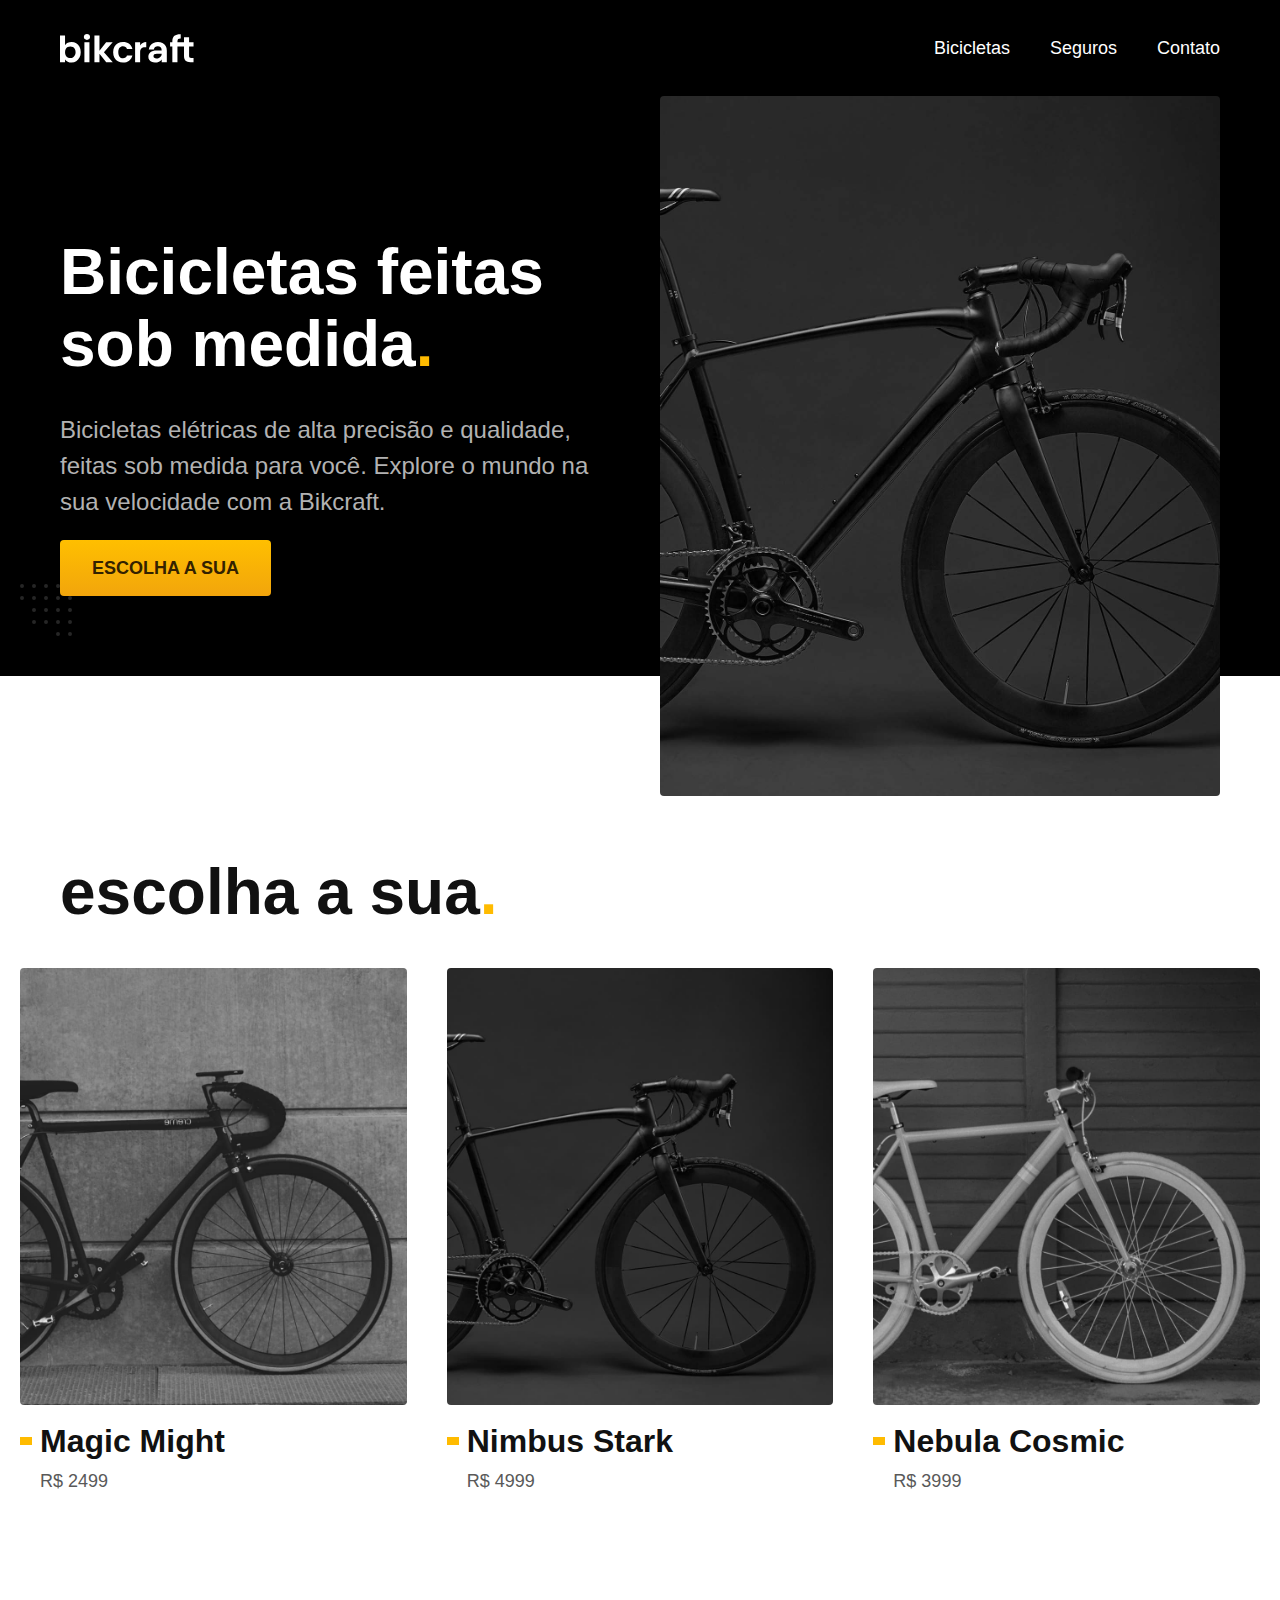
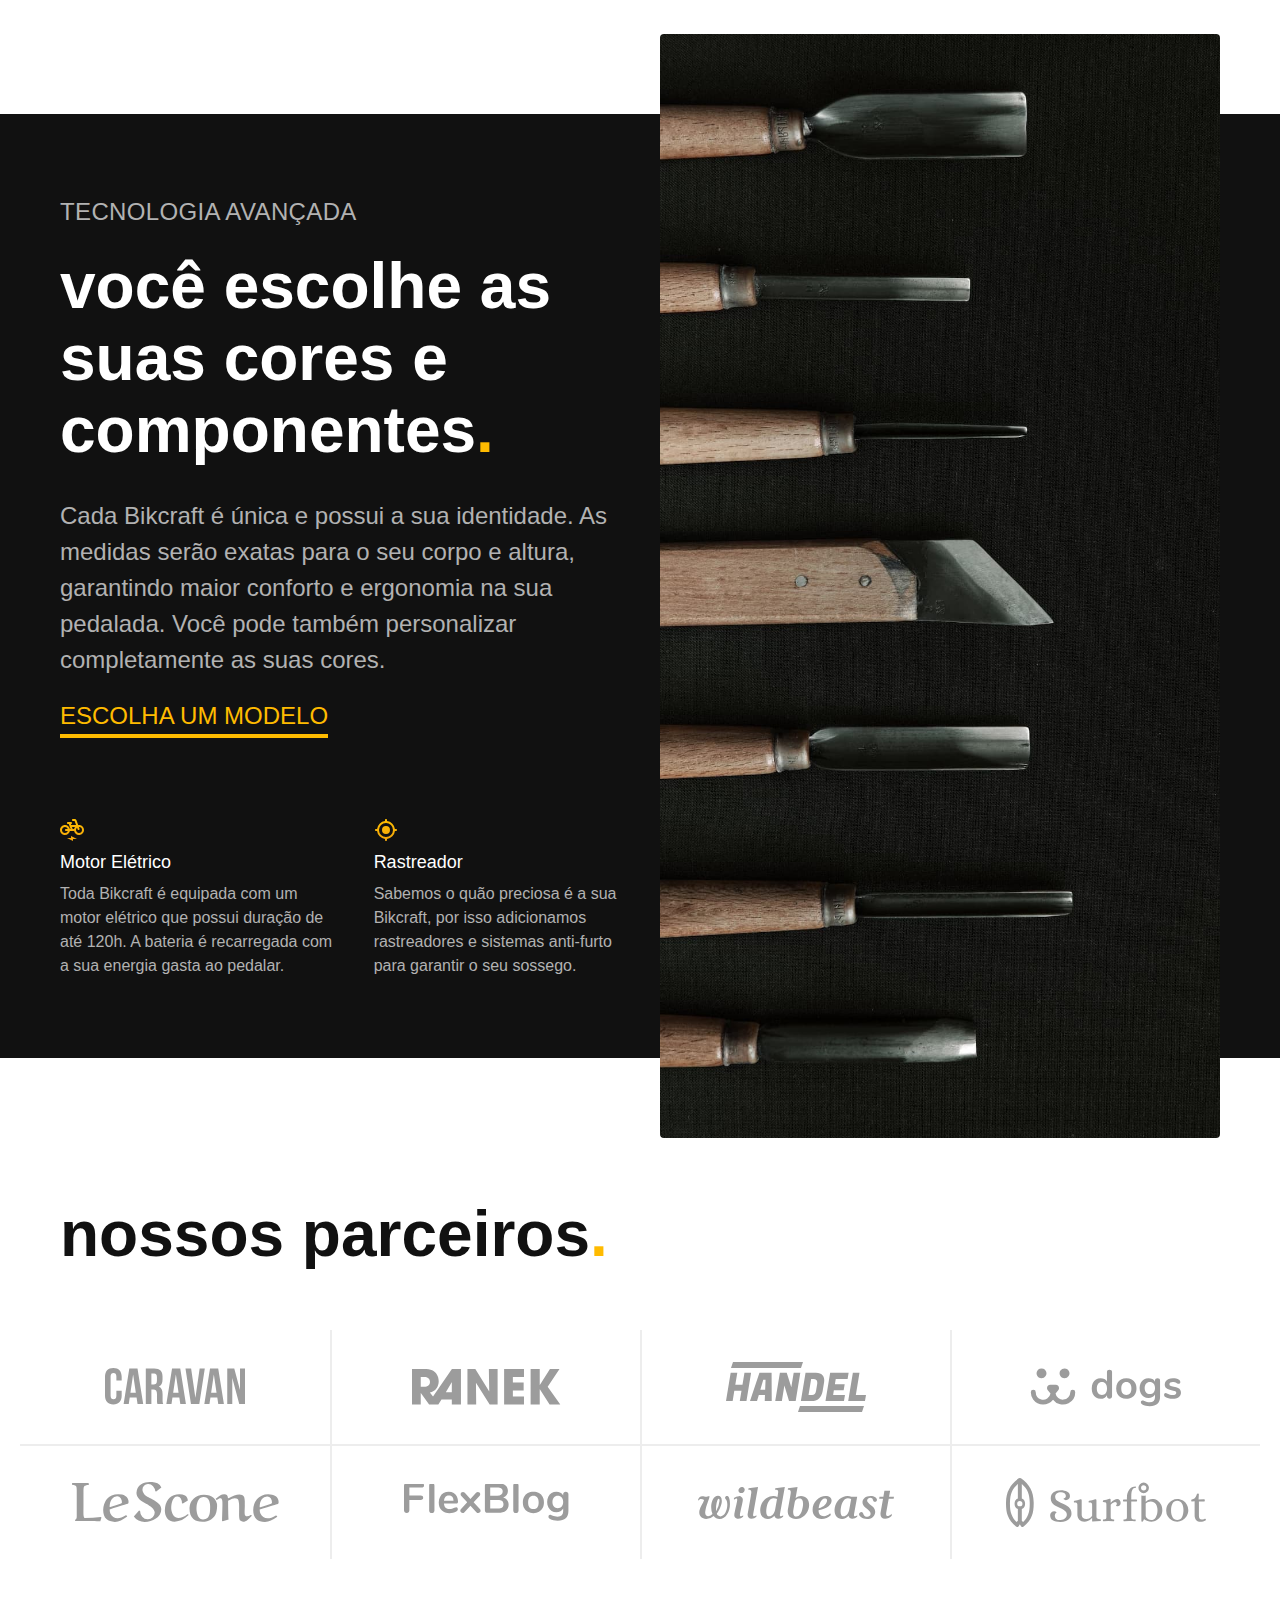
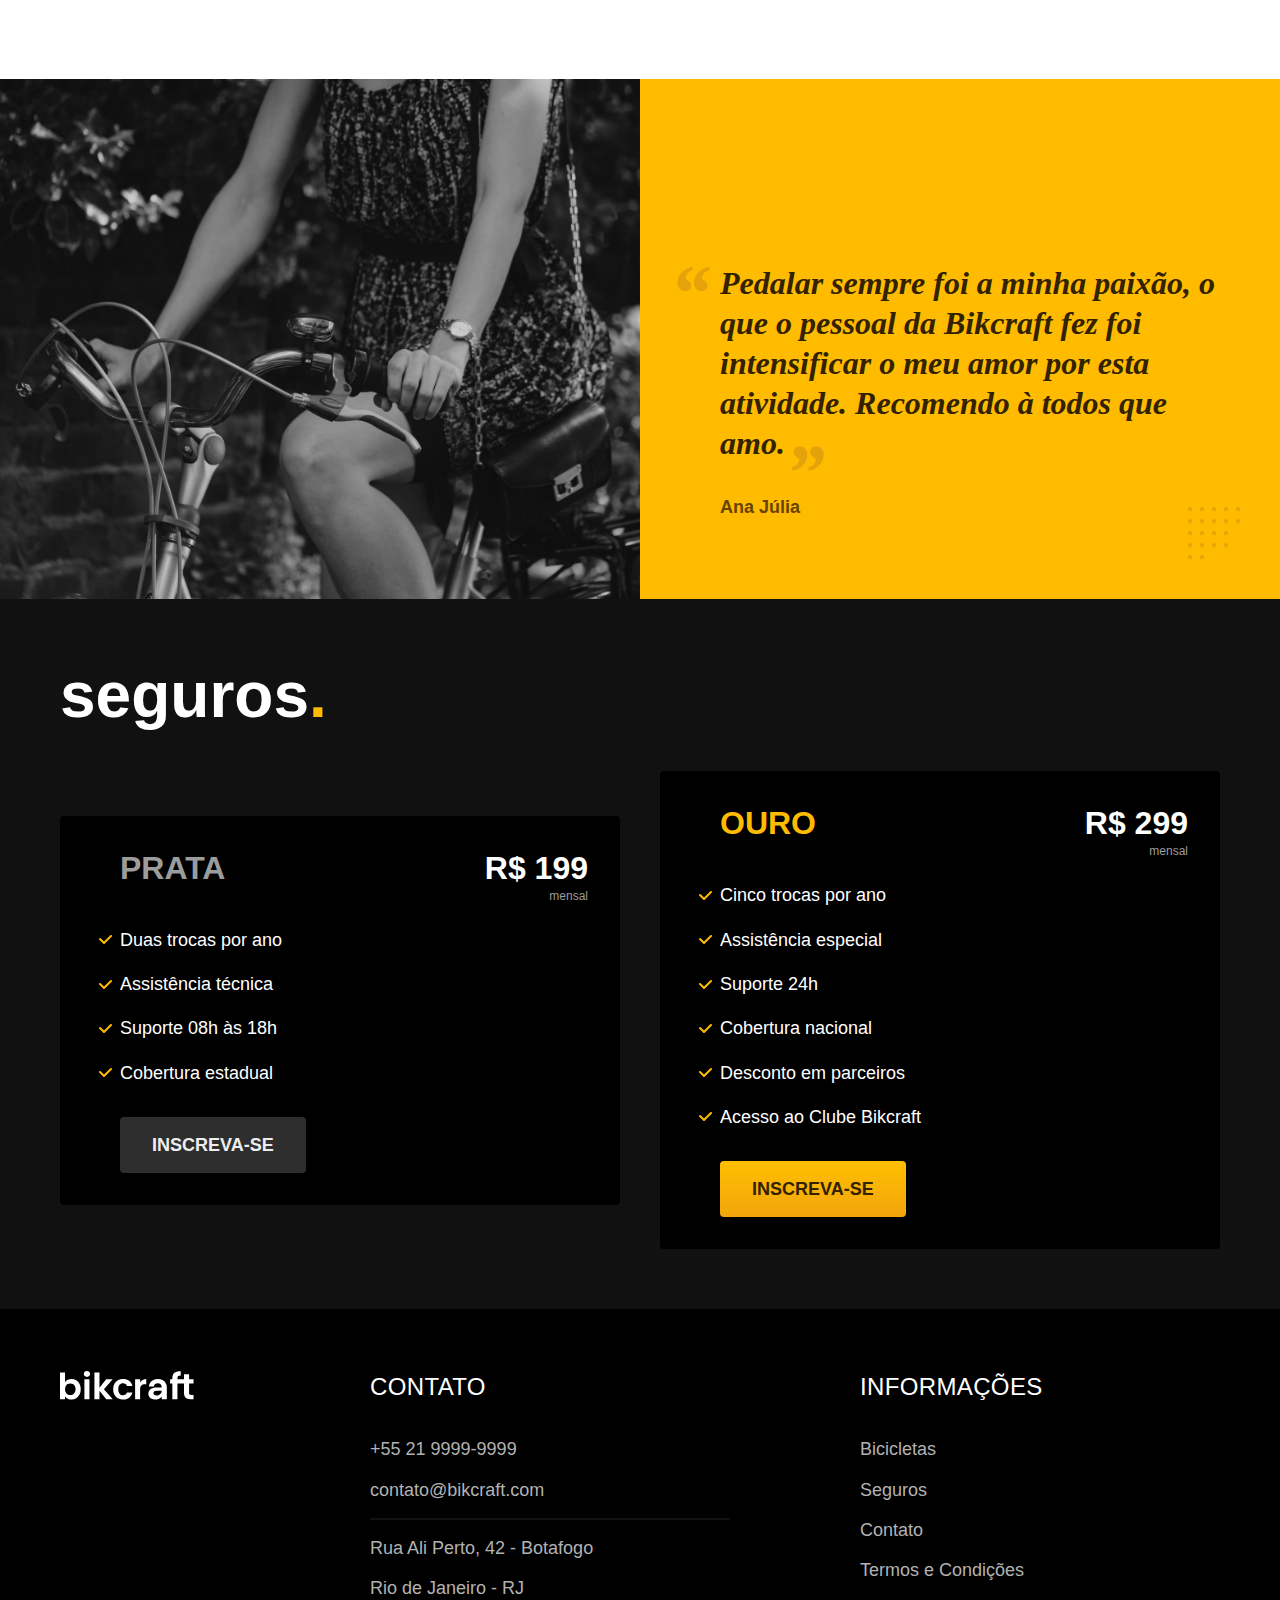
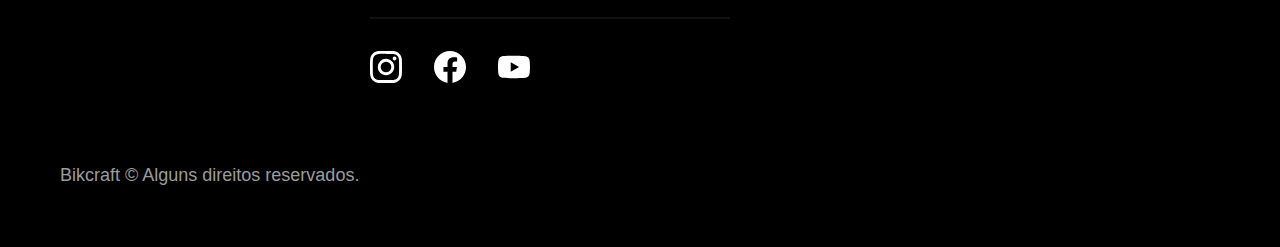
==== index.html @ fd3e5b0e "add js in all html" ====
<!DOCTYPE html>
<html lang="pt-br">
  <head>
    <meta charset="UTF-8" />
    <meta name="viewport" content="width=device-width, initial-scale=1.0" />

    <title>Bikcraft - Bicicletas Elétricas</title>
    <meta
      name="description"
      content="Bicicletas elétricas de alta precisão e qualidade, feitas sob medida para o cliente. Explore o mundo na sua velocidade com a Bikcraft."
    />

    <link rel="preload" href="./css/style.css" as="style" />
    <link rel="stylesheet" href="./css/style.css" />
  </head>

  <body>
    <header class="header-bg">
      <div class="header container">
        <a href="./">
          <img
            src="./img/bikcraft.svg"
            width="136"
            height="32"
            alt="Bikcraft"
          />
        </a>

        <nav aria-label="primaria">
          <ul class="header-menu font-1-m cor-0">
            <li><a href="./bicicletas.html">Bicicletas</a></li>
            <li><a href="./seguros.html">Seguros</a></li>
            <li><a href="./contato.html">Contato</a></li>
          </ul>
        </nav>
      </div>
    </header>

    <main class="introducao-bg">
      <div class="introducao container">
        <div class="introducao-conteudo">
          <h1 class="font-1-xxl cor-0">
            Bicicletas feitas sob medida<span class="cor-p1">.</span>
          </h1>
          <p class="font-2-l cor-5">
            Bicicletas elétricas de alta precisão e qualidade, feitas sob medida
            para você. Explore o mundo na sua velocidade com a Bikcraft.
          </p>
          <a class="botao" href="./bicicletas.html">Escolha a sua</a>
        </div>
        <picture>
          <source
            media="(max-width: 800px)"
            srcset="./img/bicicletas/nimbus.jpg"
          />
          <img
            src="./img/fotos/introducao.jpg"
            width="1280"
            height="1600"
            alt="Bicicleta elétrica preta."
          />
        </picture>
      </div>
    </main>

    <article class="bicicletas-lista">
      <h2 class="container font-1-xxl">
        escolha a sua<span class="cor-p1">.</span>
      </h2>

      <ul>
        <li>
          <a href="./bicicletas/magic.html">
            <img
              src="./img/bicicletas/magic-home.jpg"
              alt="Bicicleta preta"
              width="920"
              height="1040"
            />
            <h3 class="font-1-xl">Magic Might</h3>
            <span class="font-2-m cor-8">R$ 2499</span>
          </a>
        </li>
        <li>
          <a href="./bicicletas/nimbus.html">
            <img
              src="./img/bicicletas/nimbus-home.jpg"
              alt="Bicicleta preta"
              width="920"
              height="1040"
            />
            <h3 class="font-1-xl">Nimbus Stark</h3>
            <span class="font-2-m cor-8">R$ 4999</span>
          </a>
        </li>
        <li>
          <a href="./bicicletas/nebula.html">
            <img
              src="./img/bicicletas/nebula-home.jpg"
              alt="Bicicleta preta"
              width="920"
              height="1040"
            />
            <h3 class="font-1-xl">Nebula Cosmic</h3>
            <span class="font-2-m cor-8">R$ 3999</span>
          </a>
        </li>
      </ul>
    </article>

    <article class="tecnologia-bg">
      <div class="tecnologia container">
        <div class="tecnologia-conteudo">
          <span class="font-2-l-b cor-5">Tecnologia Avançada</span>
          <h2 class="font-1-xxl cor-0">
            você escolhe as suas cores e componentes<span class="cor-p1"
              >.</span
            >
          </h2>
          <p class="font-2-l cor-5">
            Cada Bikcraft é única e possui a sua identidade. As medidas serão
            exatas para o seu corpo e altura, garantindo maior conforto e
            ergonomia na sua pedalada. Você pode também personalizar
            completamente as suas cores.
          </p>
          <a class="link" href="./bicicletas.html">Escolha um modelo</a>
          <div class="tecnologia-vantagens">
            <div>
              <img
                src="./img/icones/eletrica.svg"
                width="24"
                height="24"
                alt=""
              />
              <h3 class="font-1-m cor-0">Motor Elétrico</h3>
              <p class="font-2-s cor-5">
                Toda Bikcraft é equipada com um motor elétrico que possui
                duração de até 120h. A bateria é recarregada com a sua energia
                gasta ao pedalar.
              </p>
            </div>
            <div>
              <img
                src="./img/icones/rastreador.svg"
                width="24"
                height="24"
                alt=""
              />
              <h3 class="font-1-m cor-0">Rastreador</h3>
              <p class="font-2-s cor-5">
                Sabemos o quão preciosa é a sua Bikcraft, por isso adicionamos
                rastreadores e sistemas anti-furto para garantir o seu sossego.
              </p>
            </div>
          </div>
        </div>
        <div class="tecnologia-imagem">
          <img
            src="./img/fotos/tecnologia.jpg"
            width="1200"
            height="1920"
            alt=""
          />
        </div>
      </div>
    </article>

    <section class="parceiros" aria-label="Nossos Parceiros">
      <h2 class="container font-1-xxl">
        nossos parceiros<span class="cor-p1">.</span>
      </h2>

      <ul>
        <li>
          <img
            src="./img/parceiros/caravan.svg"
            alt="Caravan"
            width="140"
            height="38"
          />
        </li>
        <li>
          <img
            src="./img/parceiros/ranek.svg"
            alt="Ranek"
            width="149"
            height="36"
          />
        </li>
        <li>
          <img
            src="./img/parceiros/handel.svg"
            alt="Handel"
            width="140"
            height="50"
          />
        </li>
        <li>
          <img
            src="./img/parceiros/dogs.svg"
            alt="Dogs"
            width="152"
            height="39"
          />
        </li>
        <li>
          <img
            src="./img/parceiros/lescone.svg"
            alt="LeScone"
            width="208"
            height="41"
          />
        </li>
        <li>
          <img
            src="./img/parceiros/flexblog.svg"
            alt="FlexBlog"
            width="165"
            height="38"
          />
        </li>
        <li>
          <img
            src="./img/parceiros/wildbeast.svg"
            alt="Wildbeast"
            width="196"
            height="34"
          />
        </li>
        <li>
          <img
            src="./img/parceiros/surfbot.svg"
            alt="Surfbot"
            width="200"
            height="49"
          />
        </li>
      </ul>
    </section>

    <section class="depoimento" aria-label="Depoimento">
      <div>
        <img
          src="./img/fotos/depoimento.jpg"
          width="1560"
          height="1360"
          alt="Pessoa pedalando uma bicicleta Bikcraft"
        />
      </div>
      <div class="depoimento-conteudo">
        <blockquote class="font-1-xl cor-p5">
          <p>
            Pedalar sempre foi a minha paixão, o que o pessoal da Bikcraft fez
            foi intensificar o meu amor por esta atividade. Recomendo à todos
            que amo.
          </p>
        </blockquote>
        <span class="font-1-m-b cor-p4">Ana Júlia</span>
      </div>
    </section>

    <article class="seguros-bg">
      <div class="seguros container">
        <h2 class="font-1-xxl cor-0">seguros<span class="cor-p1">.</span></h2>
        <div class="seguros-item">
          <h3 class="font-1-xl cor-6">PRATA</h3>
          <span class="font-1-xl cor-0"
            >R$ 199 <span class="font-1-xs cor-6">mensal</span></span
          >
          <ul class="font-2-m cor-0">
            <li>Duas trocas por ano</li>
            <li>Assistência técnica</li>
            <li>Suporte 08h às 18h</li>
            <li>Cobertura estadual</li>
          </ul>
          <a class="botao secundario" href="./orcamento.html">Inscreva-se</a>
        </div>

        <div class="seguros-item">
          <h3 class="font-1-xl cor-p1">OURO</h3>
          <span class="font-1-xl cor-0"
            >R$ 299 <span class="font-1-xs cor-6">mensal</span></span
          >
          <ul class="font-2-m cor-0">
            <li>Cinco trocas por ano</li>
            <li>Assistência especial</li>
            <li>Suporte 24h</li>
            <li>Cobertura nacional</li>
            <li>Desconto em parceiros</li>
            <li>Acesso ao Clube Bikcraft</li>
          </ul>
          <a class="botao" href="./orcamento.html">Inscreva-se</a>
        </div>
      </div>
    </article>

    <footer class="footer-bg">
      <div class="footer container">
        <img src="./img/bikcraft.svg" width="136" height="32" alt="Bikcraft" />
        <div class="footer-contato">
          <h3 class="font-2-l-b cor-0">Contato</h3>
          <ul class="font-2-m cor-5">
            <li><a href="tel:+552199999999">+55 21 9999-9999</a></li>
            <li>
              <a href="mailto:contato@bikcraft.com">contato@bikcraft.com</a>
            </li>
            <li>Rua Ali Perto, 42 - Botafogo</li>
            <li>Rio de Janeiro - RJ</li>
          </ul>
          <div class="footer-redes">
            <a href="./">
              <img
                src="./img/redes/instagram.svg"
                width="32"
                height="32"
                alt="Instagram"
              />
            </a>
            <a href="./">
              <img
                src="./img/redes/facebook.svg"
                width="32"
                height="32"
                alt="Facebook"
              />
            </a>
            <a href="./">
              <img
                src="./img/redes/youtube.svg"
                width="32"
                height="32"
                alt="Youtube"
              />
            </a>
          </div>
        </div>
        <div class="footer-informacoes">
          <h3 class="font-2-l-b cor-0">Informações</h3>
          <nav>
            <ul class="font-1-m cor-5">
              <li><a href="./bicicletas.html">Bicicletas</a></li>
              <li><a href="./seguros.html">Seguros</a></li>
              <li><a href="./contato.html">Contato</a></li>
              <li><a href="./termos.html">Termos e Condições</a></li>
            </ul>
          </nav>
        </div>
        <p class="footer-copy font-2-m cor-6">
          Bikcraft © Alguns direitos reservados.
        </p>
      </div>
    </footer>

    <script src="js/script.js"></script>
  </body>
</html>
---- css/style.css ----
@import "./global/global.css";
@import "./utilidades/tipografia.css";
@import "./utilidades/cores.css";

@import "./global/header.css";
@import "./global/footer.css";

/* Utilidades */
@import "./utilidades/componentes.css";
@import "./utilidades/formulario.css";

/* Home */
@import "./home/introducao.css";
@import "./home/tecnologia.css";
@import "./home/parceiros.css";
@import "./home/depoimento.css";

/* Bicicletas */
@import "./bicicletas/bicicletas-lista.css";
@import "./bicicletas/bicicletas.css";

/* Bicicleta */
@import "./bicicleta/bicicleta.css";
@import "./bicicleta/seguro.css";

/* Seguros */
@import "./seguros/seguros.css";
@import "./seguros/vantagens.css";
@import "./seguros/perguntas.css";

/* Contato */
@import "./contato/contato.css";
@import "./contato/lojas.css";

/* Contato */
@import "./orcamento/orcamento.css";

/* Termos */
@import "./termos/termos.css";
---- css/style.css ----
@import "./global/global.css";
@import "./utilidades/tipografia.css";
@import "./utilidades/cores.css";

@import "./global/header.css";
@import "./global/footer.css";

/* Utilidades */
@import "./utilidades/componentes.css";
@import "./utilidades/formulario.css";

/* Home */
@import "./home/introducao.css";
@import "./home/tecnologia.css";
@import "./home/parceiros.css";
@import "./home/depoimento.css";

/* Bicicletas */
@import "./bicicletas/bicicletas-lista.css";
@import "./bicicletas/bicicletas.css";

/* Bicicleta */
@import "./bicicleta/bicicleta.css";
@import "./bicicleta/seguro.css";

/* Seguros */
@import "./seguros/seguros.css";
@import "./seguros/vantagens.css";
@import "./seguros/perguntas.css";

/* Contato */
@import "./contato/contato.css";
@import "./contato/lojas.css";

/* Contato */
@import "./orcamento/orcamento.css";

/* Termos */
@import "./termos/termos.css";
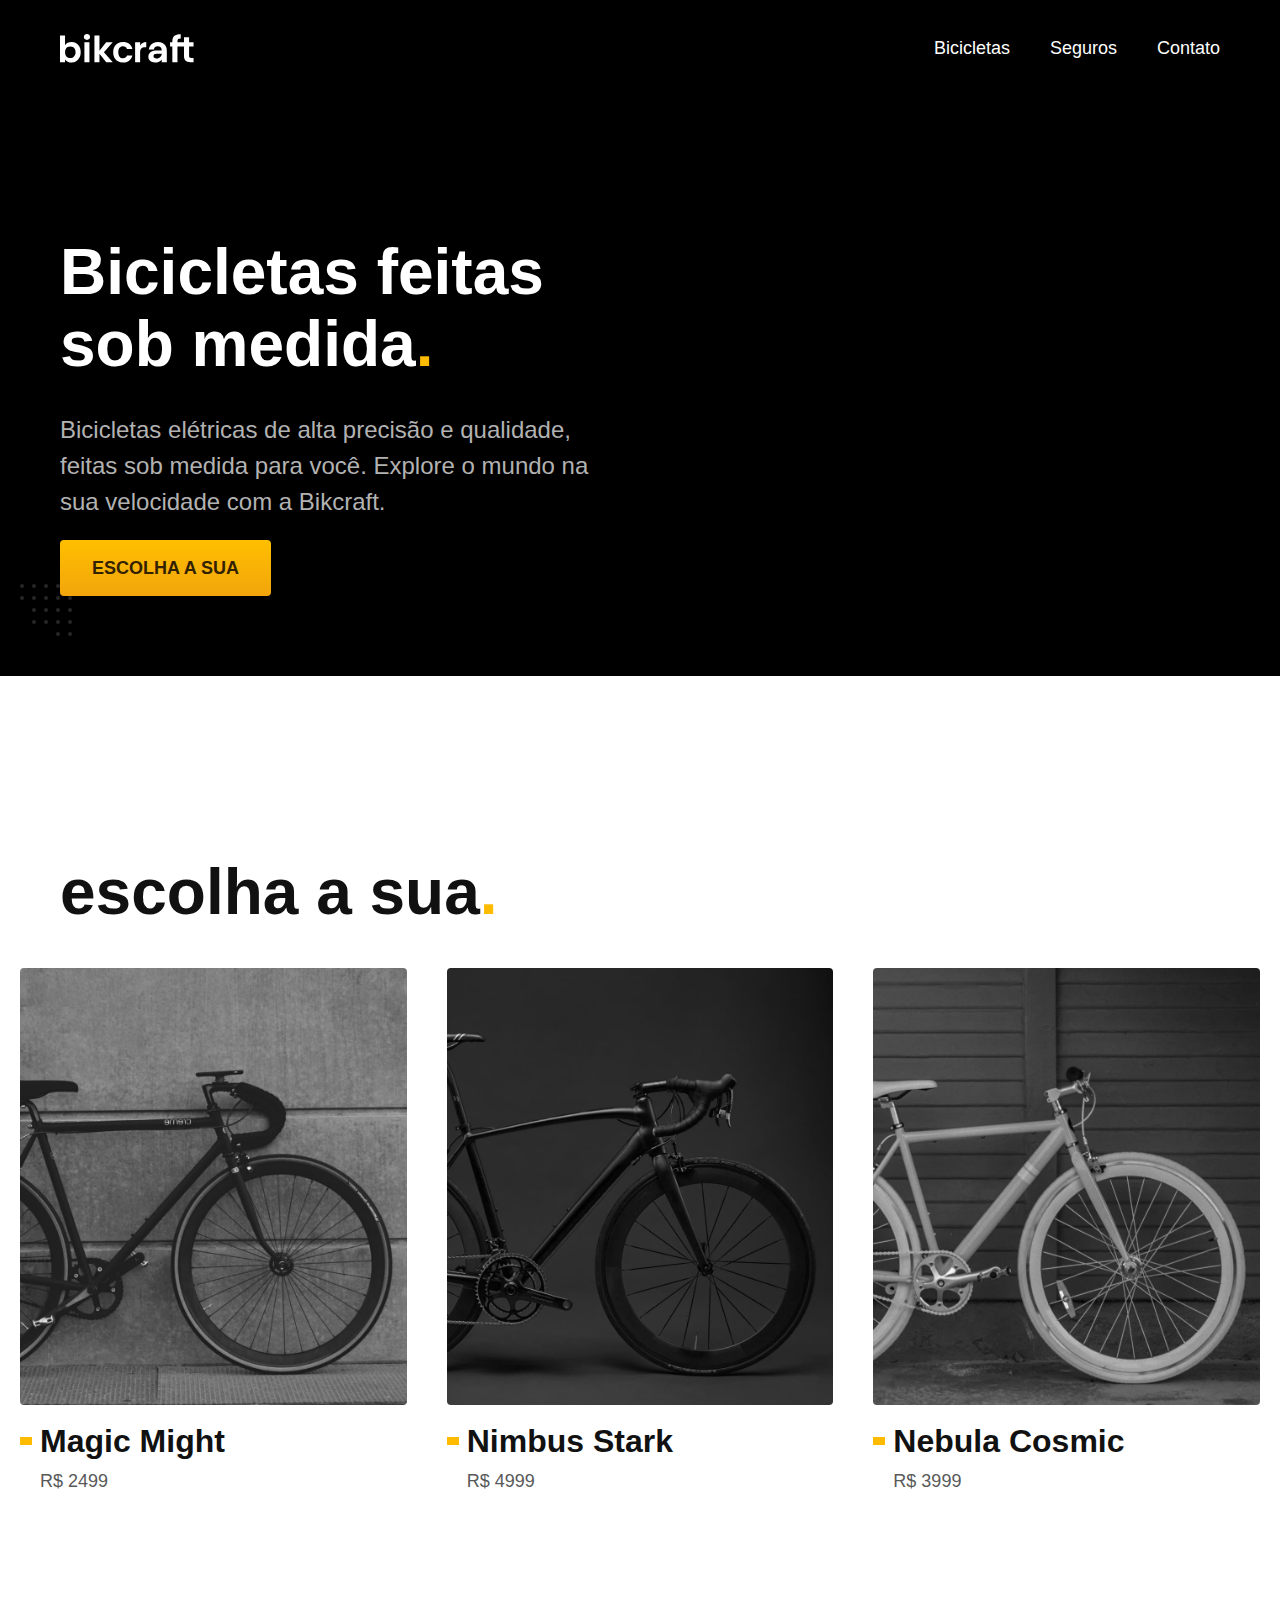
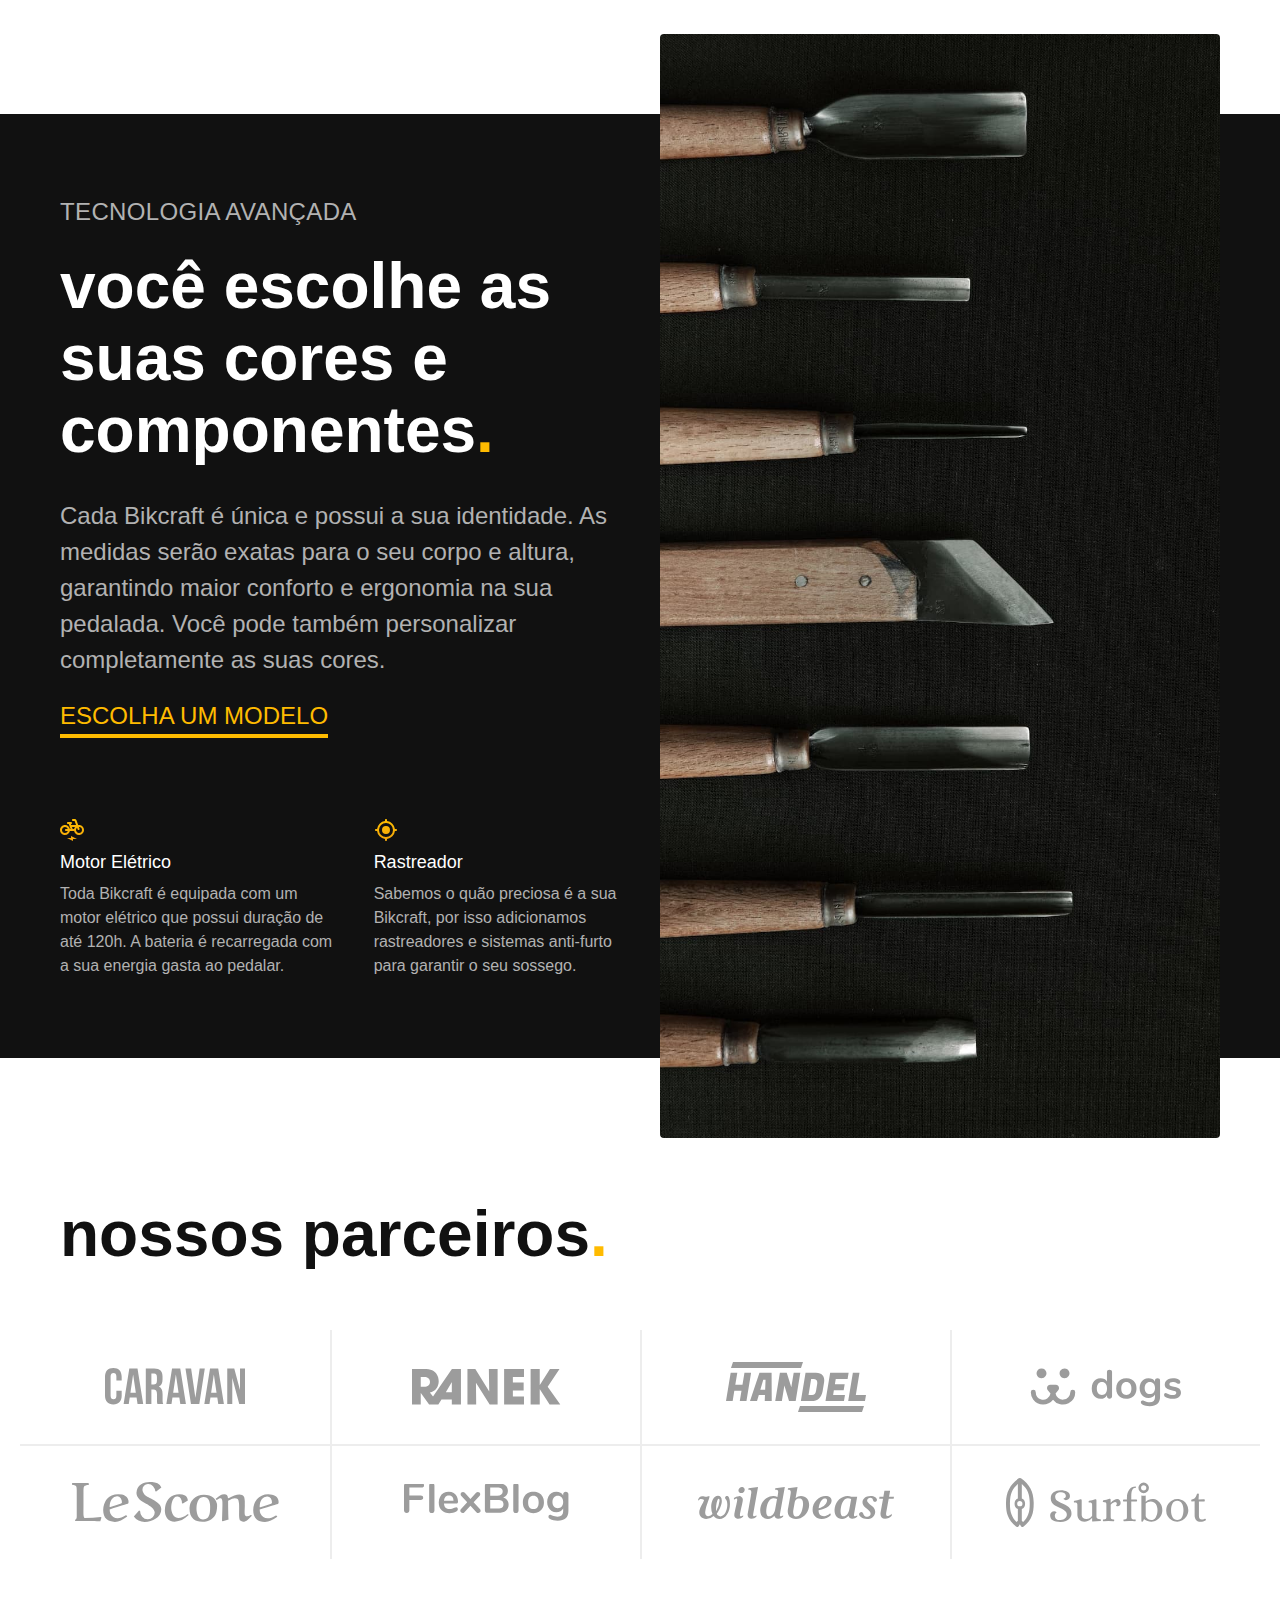
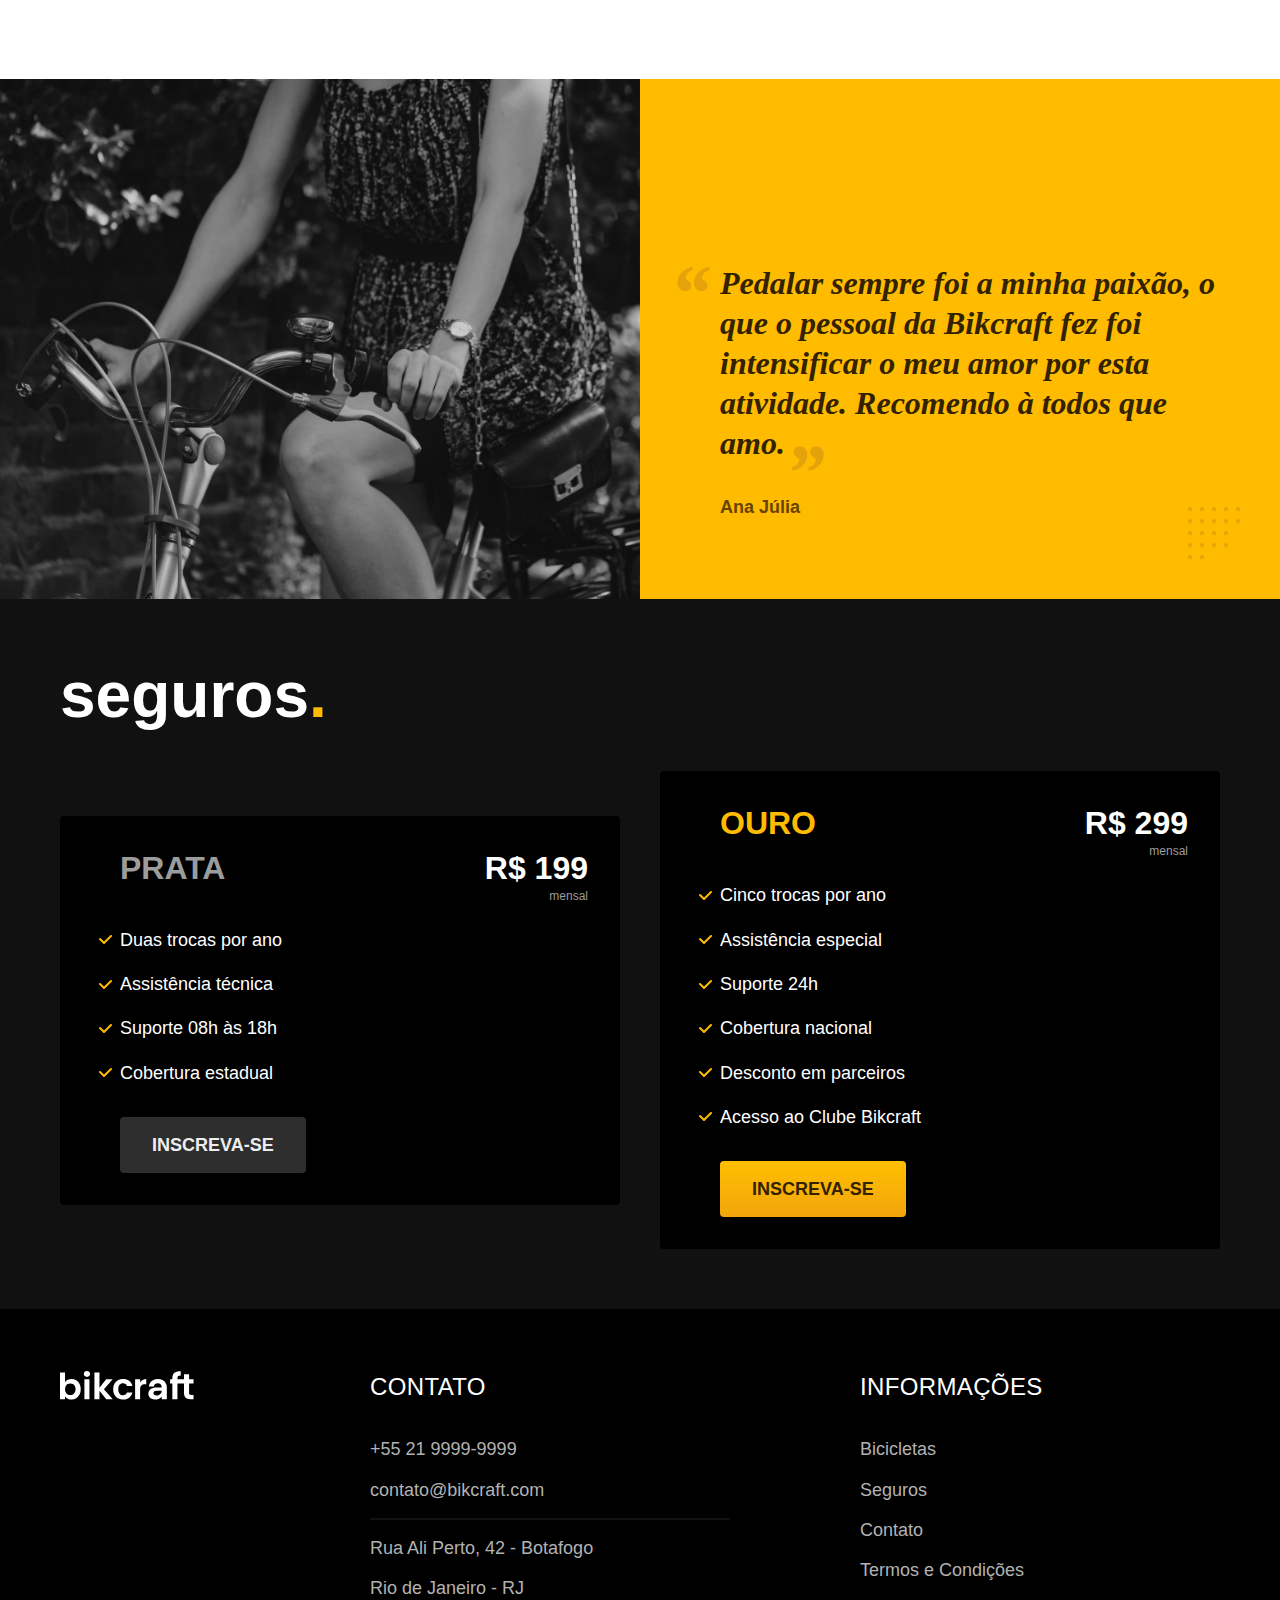
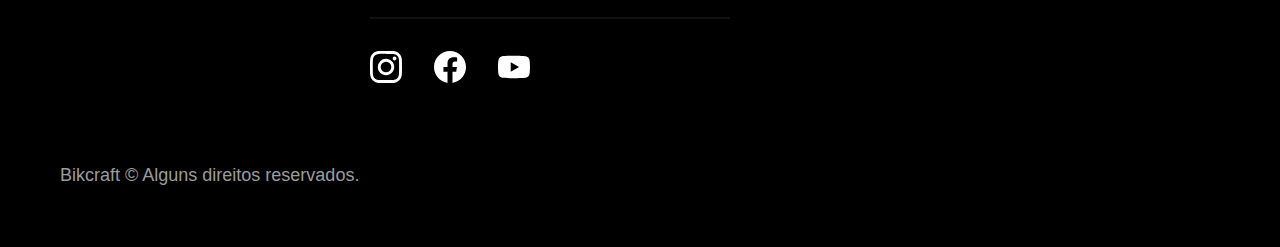
==== commit 5ad9ca24: "animacao js" ====
--- a/index.html
+++ b/index.html
@@ -39,16 +39,16 @@
     <main class="introducao-bg">
       <div class="introducao container">
         <div class="introducao-conteudo">
-          <h1 class="font-1-xxl cor-0">
+          <h1 class="font-1-xxl cor-0"  data-anime="200">
             Bicicletas feitas sob medida<span class="cor-p1">.</span>
           </h1>
-          <p class="font-2-l cor-5">
+          <p class="font-2-l cor-5" data-anime="400">
             Bicicletas elétricas de alta precisão e qualidade, feitas sob medida
             para você. Explore o mundo na sua velocidade com a Bikcraft.
           </p>
-          <a class="botao" href="./bicicletas.html">Escolha a sua</a>
-        </div>
-        <picture>
+          <a class="botao" href="./bicicletas.html" data-anime="600">Escolha a sua</a>
+        </div>
+        <picture data-anime="800">
           <source
             media="(max-width: 800px)"
             srcset="./img/bicicletas/nimbus.jpg"
@@ -351,6 +351,7 @@
       </div>
     </footer>
 
+    <script src="js/plugins/simple-anime.js"></script>
     <script src="js/script.js"></script>
   </body>
 </html>
--- a/css/style.css
+++ b/css/style.css
@@ -1,6 +1,7 @@
 @import "./global/global.css";
 @import "./utilidades/tipografia.css";
 @import "./utilidades/cores.css";
+@import "./utilidades/animacao.css";
 
 @import "./global/header.css";
 @import "./global/footer.css";
--- a/css/style.css
+++ b/css/style.css
@@ -1,6 +1,7 @@
 @import "./global/global.css";
 @import "./utilidades/tipografia.css";
 @import "./utilidades/cores.css";
+@import "./utilidades/animacao.css";
 
 @import "./global/header.css";
 @import "./global/footer.css";
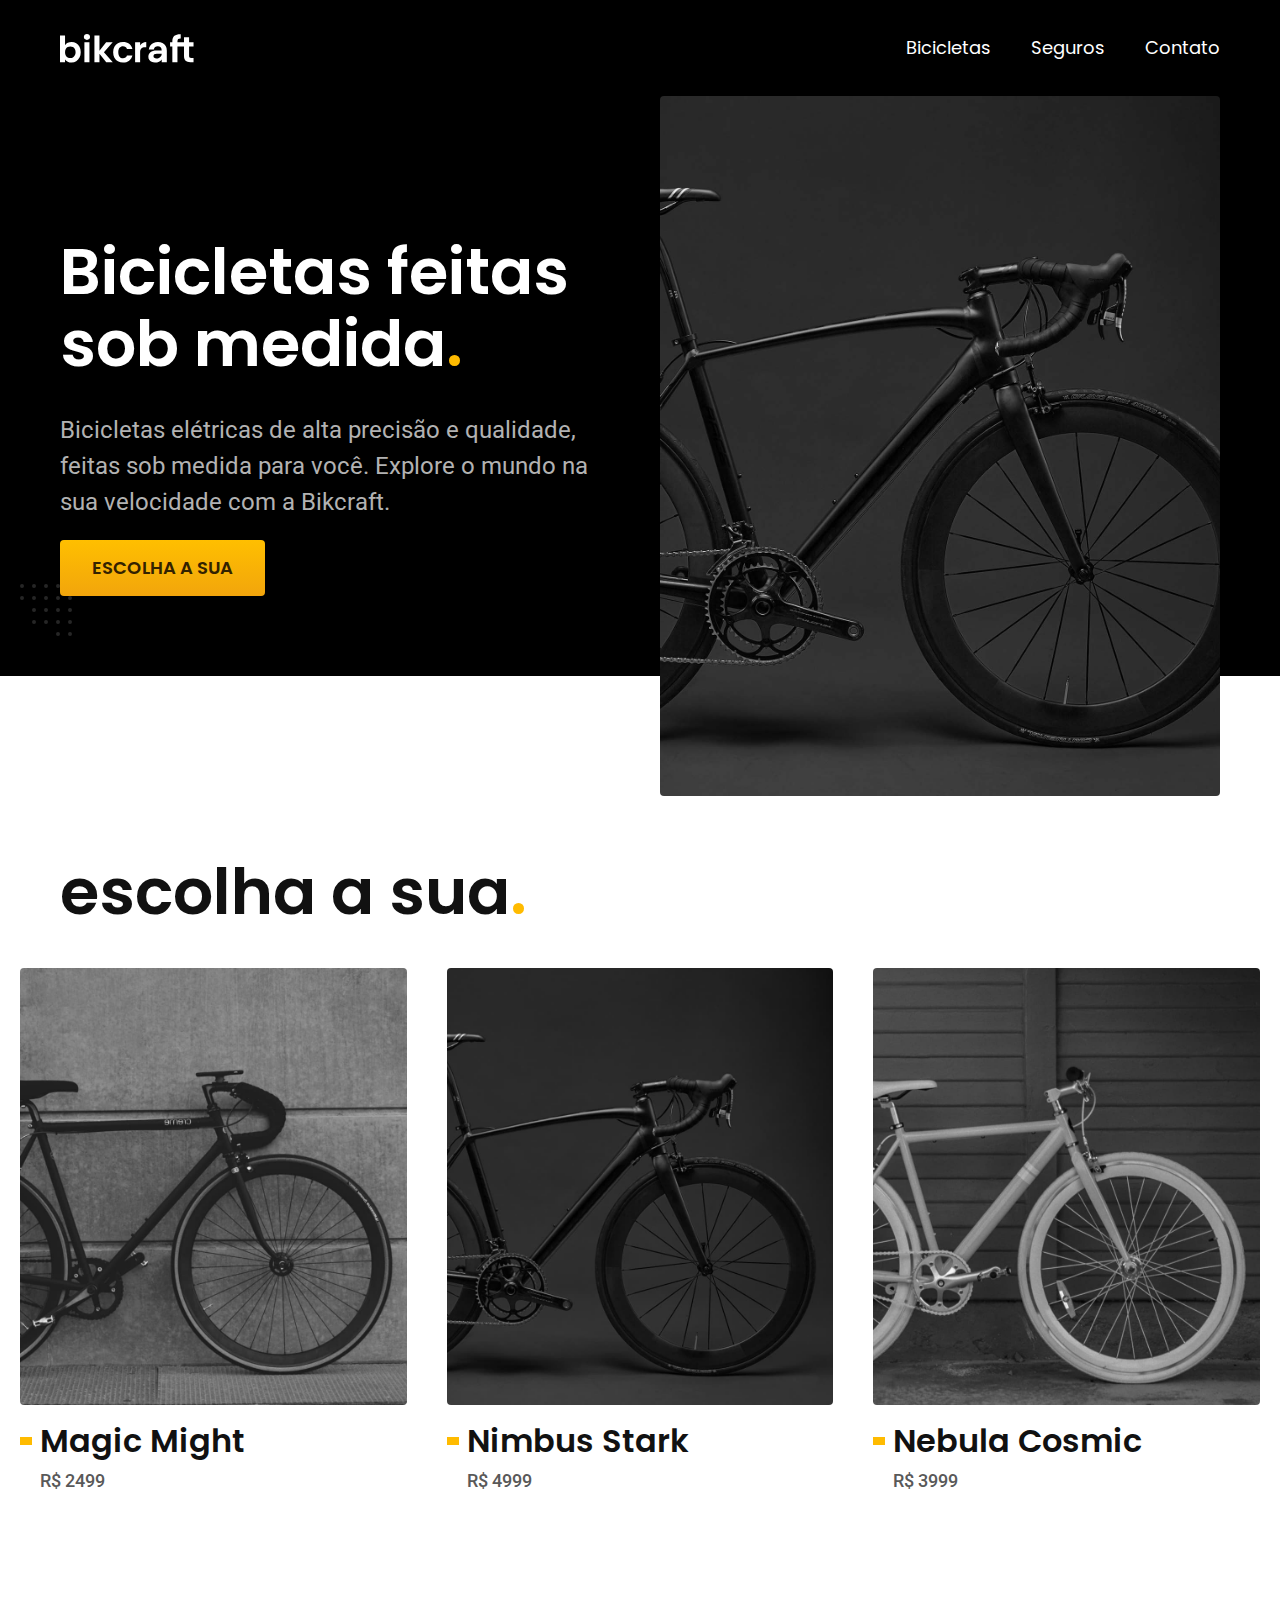
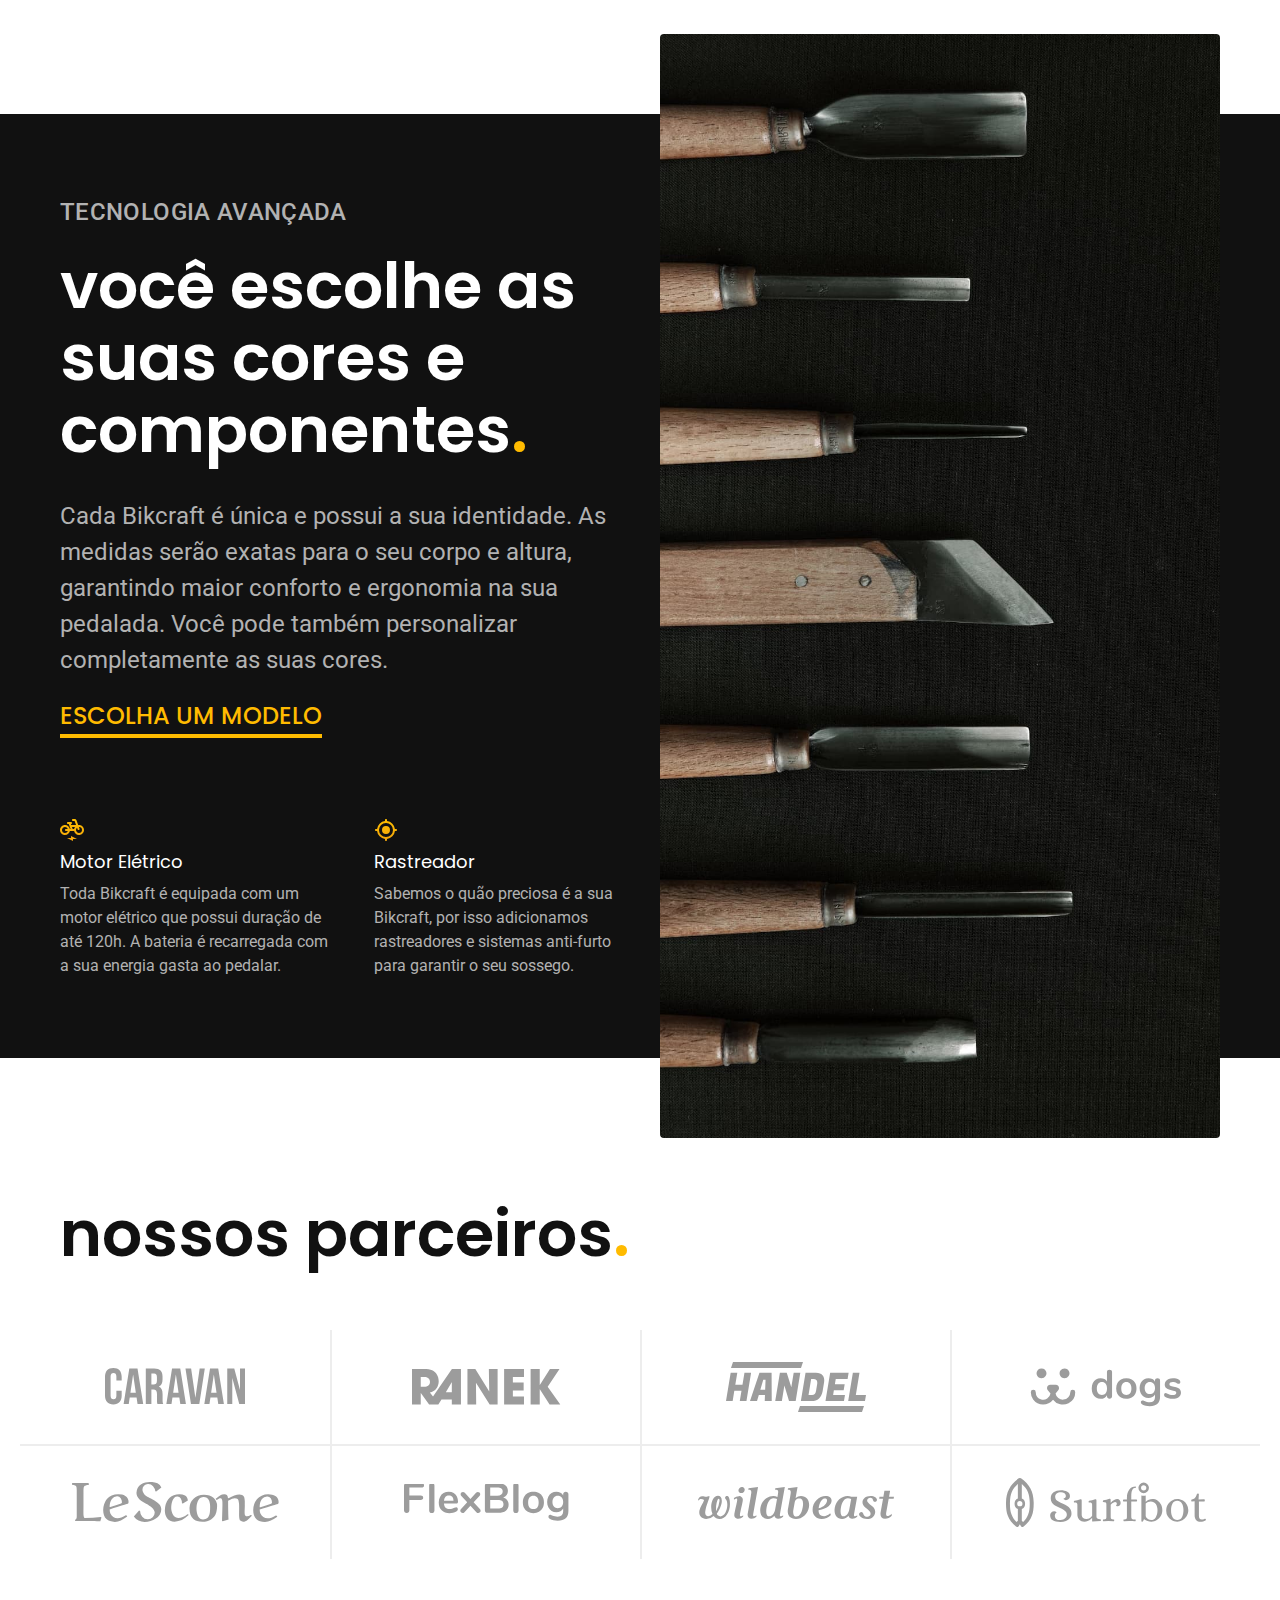
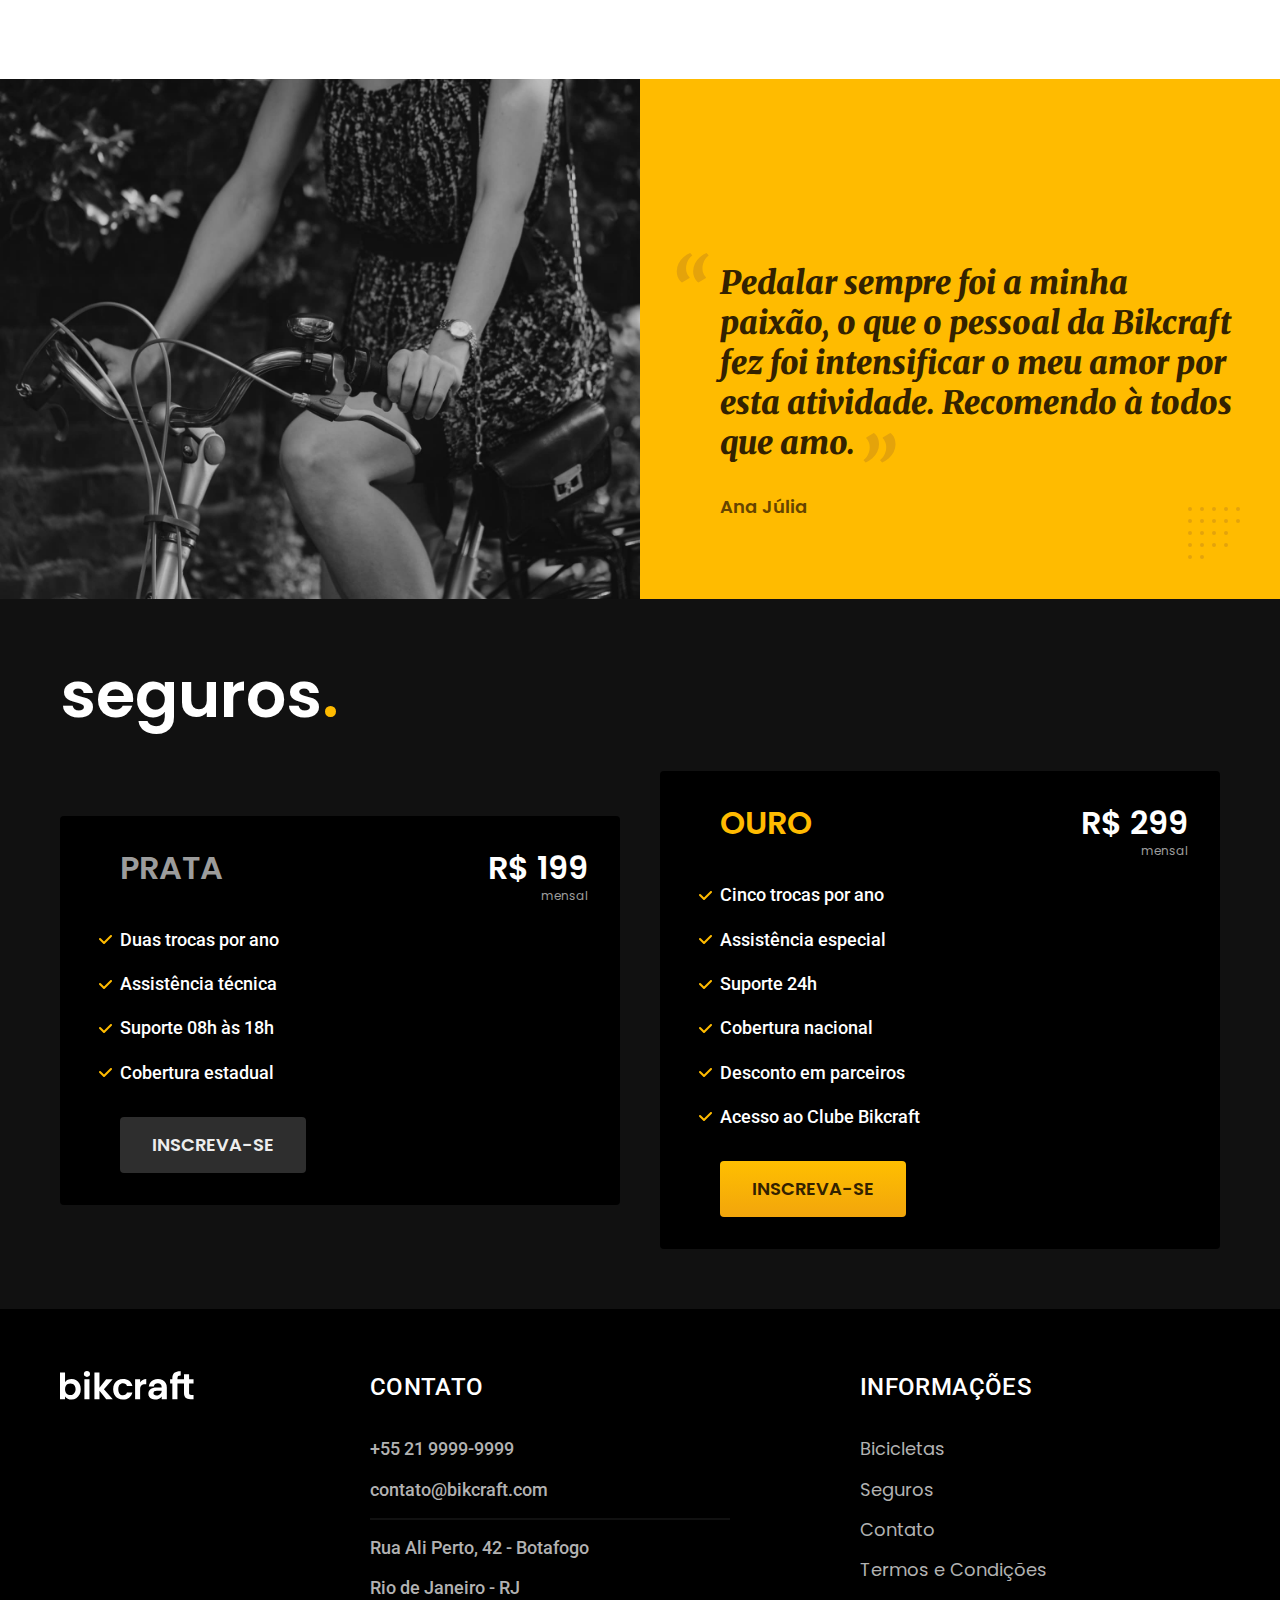
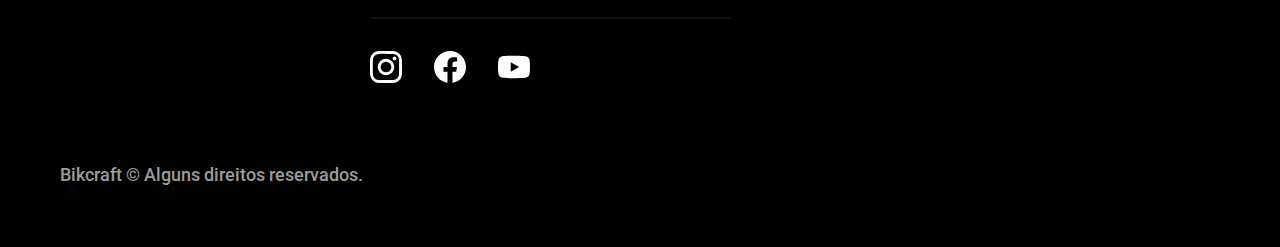
==== commit 5955db19: "otimizado" ====
--- a/index.html
+++ b/index.html
@@ -10,8 +10,16 @@
       content="Bicicletas elétricas de alta precisão e qualidade, feitas sob medida para o cliente. Explore o mundo na sua velocidade com a Bikcraft."
     />
 
-    <link rel="preload" href="./css/style.css" as="style" />
-    <link rel="stylesheet" href="./css/style.css" />
+    <link rel="icon" href="favicon.svg" type="image/svg+xml" />
+    <link rel="preload" href="./css/style.min.css" as="style" />
+    <link rel="stylesheet" href="./css/style.min.css" />
+
+    <link rel="preconnect" href="https://fonts.googleapis.com" />
+    <link rel="preconnect" href="https://fonts.gstatic.com" crossorigin />
+    <link
+      href="https://fonts.googleapis.com/css2?family=Merriweather:ital,wght@1,900&family=Poppins:wght@400;600&family=Roboto:wght@400;500&display=swap"
+      rel="stylesheet"
+    />
   </head>
 
   <body>
@@ -39,16 +47,18 @@
     <main class="introducao-bg">
       <div class="introducao container">
         <div class="introducao-conteudo">
-          <h1 class="font-1-xxl cor-0"  data-anime="200">
+          <h1 class="font-1-xxl cor-0 fadeInDown" data-anime="200">
             Bicicletas feitas sob medida<span class="cor-p1">.</span>
           </h1>
-          <p class="font-2-l cor-5" data-anime="400">
+          <p class="font-2-l cor-5 fadeInDownt" data-anime="400">
             Bicicletas elétricas de alta precisão e qualidade, feitas sob medida
             para você. Explore o mundo na sua velocidade com a Bikcraft.
           </p>
-          <a class="botao" href="./bicicletas.html" data-anime="600">Escolha a sua</a>
-        </div>
-        <picture data-anime="800">
+          <a class="botao fadeInDown" href="./bicicletas.html" data-anime="600"
+            >Escolha a sua</a
+          >
+        </div>
+        <picture data-anime="800" class="fadeInDown">
           <source
             media="(max-width: 800px)"
             srcset="./img/bicicletas/nimbus.jpg"
--- a/css/style.min.css
+++ b/css/style.min.css
@@ -0,0 +1 @@
+body{margin:0;font-family:Arial,Helvetica,sans-serif;color:#111}blockquote,dd,h1,h2,h3,h4,p,ul{margin:0}ul{padding:0;list-style:none}a{text-decoration:none;color:inherit}img{max-width:100%;height:auto;display:block}img[src$=".jpg"]{border-radius:4px}.font-1-xs{font:400 0.75rem/1.35 Poppins,sans-serif}.font-2-xs{font:400 0.875rem/1.43 Roboto,sans-serif}.font-1-s{font:400 1rem/1.5 Poppins,sans-serif}.font-2-s{font:400 1rem/1.5 Roboto,sans-serif}.font-1-m,.font-1-m-b{font:400 1.125rem/1.35 Poppins,sans-serif}.font-1-m-b{font-weight:600}.font-2-m{font:500 1.125rem/1.35 Roboto,sans-serif}.font-1-l{font:400 1.5rem/1.5 Poppins,sans-serif}.font-2-l,.font-2-l-b{font:400 1.5rem/1.5 Roboto,sans-serif}.font-2-l-b{font-weight:500;letter-spacing:.015em;text-transform:uppercase}.font-1-xl{font:600 2rem/1.25 Poppins,sans-serif}.font-2-xl{font:500 2rem/1.25 Roboto,sans-serif}.font-1-xxl{font:600 4rem/1.125 Poppins,sans-serif}@media (max-width:1200px){.font-1-xxl{font-size:3rem}.font-2-l,.font-2-l-b{font-size:1.125rem}}@media (max-width:800px){.font-1-xxl{font-size:2rem}.font-1-xl,.font-2-xl{font-size:1.5rem}}:root{--cor-0:#ffffff;--cor-1:#f7f7f7;--cor-2:#ededed;--cor-3:#dedede;--cor-4:#cccccc;--cor-5:#b2b2b2;--cor-6:#9c9c9c;--cor-7:#717171;--cor-8:#595959;--cor-9:#404040;--cor-10:#2e2e2e;--cor-11:#111111;--cor-12:#000000;--cor-p1:#ffbb00;--cor-p2:#e4a30b;--cor-p3:#a66f00;--cor-p4:#664400;--cor-p5:#332200}.cor-0{color:var(--cor-0)}.cor-1{color:var(--cor-1)}.cor-2{color:var(--cor-2)}.cor-3{color:var(--cor-3)}.cor-4{color:var(--cor-4)}.cor-5{color:var(--cor-5)}.cor-6{color:var(--cor-6)}.cor-7{color:var(--cor-7)}.cor-8{color:var(--cor-8)}.cor-9{color:var(--cor-9)}.cor-10{color:var(--cor-10)}.cor-11{color:var(--cor-11)}.cor-12{color:var(--cor-12)}.cor-p1{color:var(--cor-p1)}.cor-p2{color:var(--cor-p2)}.cor-p3{color:var(--cor-p3)}.cor-p4{color:var(--cor-p4)}.cor-p5{color:var(--cor-p5)}.fadeInDown{transform:translate3d(0,-20px,0)}.fadeInUp{transform:translate3d(0,20px,0)}.fadeInRight{transform:translate3d(20px,0,0)}.fadeInLeft{transform:translate3d(-20px,0,0)}[data-anime]{opacity:0}.anime{opacity:1;transform:none;transition:transform .8s,opacity .8s}.header-bg{background-color:var(--cor-12)}.header{display:flex;flex-wrap:wrap;gap:20px;justify-content:space-between;align-items:center;padding-top:20px;padding-bottom:20px}.header-menu{display:flex;flex-wrap:wrap;gap:40px}.header-menu a{display:inline-block;padding:16px 0;position:relative}.header-menu a:after{content:"";display:block;height:2px;width:0;background:var(--cor-0);margin-top:4px;transition:.3s;position:absolute}.header-menu a.ativo::after,.header-menu a:hover:after{width:100%}@media (max-width:800px){.header-menu{gap:20px}.header-menu a{background:var(--cor-11);padding:12px 16px;border-radius:4px}.header-menu a:hover{background-color:var(--cor-10)}.header a:after{display:none}}@media (max-width:600px){.header-menu{gap:12px}.header-menu a{padding:8px 12px;font-size:14px}}.footer-bg{background-color:var(--cor-12)}.footer{display:grid;grid-template-columns:3fr 5fr 4fr;gap:40px;padding-top:60px;padding-bottom:60px}.footer h3{margin-bottom:32px}.footer-contato ul{margin-bottom:32px}.footer-contato li:nth-child(2n):after{content:"";display:block;max-width:360px;height:2px;background:var(--cor-11);margin-top:16px}.footer li{margin-bottom:16px}.footer-redes{display:flex;gap:32px}.footer a:hover{color:var(--cor-0)}.footer-copy{grid-column:1/-1;margin-top:40px}@media (max-width:800px){.footer>img{display:none}.footer{grid-template-columns:1fr 1fr}}@media (max-width:600px){.footer{grid-template-columns:1fr;gap:60px}.footer-copy{margin-top:0}}.container{box-sizing:border-box;max-width:1200px;padding-left:20px;padding-right:20px;margin-left:auto;margin-right:auto}.botao{display:inline-block;padding:16px 32px;background:linear-gradient(#ffbf00,#f2a50c);border-radius:4px;box-shadow:0 1px 2px rgba(0,0,0,.1);text-transform:uppercase;color:var(--cor-p5);font:600 1.125rem/1.35 Poppins,sans-serif;max-width:max-content;border:none;cursor:pointer}.botao:hover{background:linear-gradient(#ffb60d,#e59317)}.botao.secundario{background:var(--cor-10);color:var(--cor-2)}.botao.secundario:hover{background:var(--cor-9)}.botao.seta{display:flex;align-items:center}.botao.seta::after{content:"";display:inline-block;width:18px;height:10px;margin-left:12px;background:url("../img/icones/seta.svg");transition:transform .2s}.botao.seta:hover::after{transform:translateX(4px)}@media (max-width:600px){.botao{padding:12px 16px;font-size:1rem}}.link{display:inline-block;color:var(--cor-p1);font:500 1.5rem/1.5 Poppins,sans-serif;text-transform:uppercase}.link::after{content:"";display:block;width:100%;height:4px;background-color:currentColor}.link:hover{color:var(--cor-0)}.titulo-bg{padding-top:60px;padding-bottom:60px;background-color:var(--cor-11)}.titulo{background:url("../img/dec/top-right.svg") no-repeat top right 20px}.titulo p{margin-bottom:4px}@media (max-width:800px){.titulo-bg{padding-top:40px;padding-bottom:40px}.titulo p{font-size:1rem;text-transform:lowercase;font-weight:400}}.form{display:grid;grid-template-columns:1fr 1fr;gap:20px}.form label{display:block;font:400 1rem/1.5 Poppins,sans-serif;margin-bottom:4px}.form .col-2{grid-column:span 2}.form input[type=email],.form input[type=text],.form textarea{font:400 1rem/1.5 Roboto,sans-serif;background:var(--cor-1);border:1px solid var(--cor-2);padding:12px;border-radius:4px;width:100%;box-sizing:border-box}.form input[type=email]:focus,.form input[type=text]:focus,.form textarea:focus{outline:0;border-color:var(--cor-p1);background:var(--cor-0);box-shadow:0 0 0 2px #fea}@media (max-width:600px){.form{grid-template-columns:1fr}.form .col-2{grid-column:1}}.introducao-bg{background:var(--cor-12) url("../img/dec/bottom-left.svg") no-repeat bottom 160px left 20px;box-shadow:inset 0 -120px var(--cor-0)}.introducao{display:grid;grid-template-columns:1fr 1fr;gap:0 40px}.introducao-conteudo{align-self:end;padding-bottom:200px}.introducao img{width:100%;height:100%;object-fit:cover;border-radius:4px}.introducao h1{margin-bottom:32px}.introducao p{margin-bottom:20px}@media (max-width:800px){.introducao-bg{background:var(--cor-11);padding-top:40px;box-shadow:inset 0 -60px #fff}.introducao{grid-template-columns:1fr;gap:32px}.introducao-conteudo{padding-bottom:0}.introducao h1{margin-bottom:16px}.introducao img{height:300px;width:100%}}.tecnologia-bg{background-color:var(--cor-11);box-shadow:inset 0 80px var(--cor-0),inset 0 -80px var(--cor-0)}.tecnologia{display:grid;grid-template-columns:1fr 1fr;gap:40px}.tecnologia-imagem img{width:100%;height:100%;object-fit:cover;object-position:left}.tecnologia-conteudo{padding-top:160px;padding-bottom:160px}.tecnologia-conteudo>span{display:block;margin-bottom:20px}.tecnologia-conteudo h2{margin-bottom:32px}.tecnologia-conteudo>p{margin-bottom:20px}.tecnologia a{margin-bottom:80px}.tecnologia-vantagens{display:flex;gap:40px}.tecnologia-vantagens h3{margin-bottom:8px;width:max-content}.tecnologia-vantagens img{width:24px;margin-bottom:8px}@media (max-width:800px){.tecnologia-bg{box-shadow:initial}.tecnologia{grid-template-columns:1fr}.tecnologia-conteudo{padding-top:60px;padding-bottom:60px}.tecnologia-imagem{display:none}.tecnologia a{margin-bottom:60px}}@media (max-width:600px){.tecnologia-vantagens{flex-direction:column}}.parceiros{padding-top:60px;padding-bottom:120px}.parceiros h2{margin-bottom:60px}.parceiros ul{padding:0 20px;max-width:1400px;display:grid;grid-template-columns:repeat(4,1fr);margin:0 auto}.parceiros li{display:flex;padding:32px;border-left:2px solid var(--cor-2)}.parceiros img{margin:auto}.parceiros li:first-child,.parceiros li:nth-child(5){border-left:none}.parceiros li:nth-child(n+5){border-top:2px solid var(--cor-2)}@media (max-width:800px){.parceiros{padding-bottom:60px}.parceiros h2{margin-bottom:20px}.parceiros ul{grid-template-columns:repeat(2,1fr)}.parceiros li:nth-child(n+3){border-top:2px solid var(--cor-2)}.parceiros li:nth-child(odd){border-left:none}}.depoimento{display:grid;grid-template-columns:1fr 1fr;background-color:var(--cor-p1);overflow:hidden}.depoimento img{width:100%;height:100%;object-fit:cover;border-radius:0}.depoimento-conteudo{padding:40px 40px 80px 80px;align-self:end;background:url("../img/dec/bottom-right-p.svg") no-repeat bottom 40px right 40px}.depoimento-conteudo p{max-width:32ch;font-family:Merriweather,serif;font-style:italic;font-weight:900;margin-bottom:32px;position:relative}.depoimento p::after,.depoimento p::before{font-size:5rem;color:var(--cor-p2);position:absolute}.depoimento p::before{content:"“";left:-50px;top:-20px}.depoimento p::after{content:"”"}@media (min-width:1200px){.depoimento img{max-height:520px}}@media (max-width:800px){.depoimento{grid-template-columns:1fr;text-align:center}.depoimento img{max-height:200px}.depoimento-conteudo{padding:40px 20px;margin:auto}}.bicicletas-lista{padding-top:60px;padding-bottom:120px}.bicicletas-lista h2{margin-bottom:40px}.bicicletas-lista ul{display:flex;gap:40px;padding:0 20px 20px 20px;max-width:1400px;margin-left:auto;margin-right:auto;overflow-x:auto}#bicicleta .bicicletas-lista ul{padding:0 0 20px 0}.bicicletas-lista li{flex:1;min-width:280px}.bicicletas-lista a{display:block}.bicicletas-lista img{margin-bottom:16px}.bicicletas-lista h3{margin-bottom:8px;display:flex;align-items:center}.bicicletas-lista h3::before{content:"";display:inline-block;height:8px;width:12px;margin-right:8px;background-color:var(--cor-p1);transition:width .2s}.bicicletas-lista a:hover h3::before{width:24px}.bicicletas-lista li span{padding-left:20px}@media (max-width:800px){.bicicletas-lista{padding-bottom:60px}.bicicletas-lista ul{gap:20px}}.bicicletas-bg{background:linear-gradient(to right,var(--cor-0) 30%,var(--cor-11) 0)}.bicicletas{display:grid;grid-template-columns:1fr 1fr;gap:40px;padding-top:60px;padding-bottom:60px;background:url("../img/dec/top-right.svg") no-repeat top 40px right 20px}.bicicletas-imagem{display:grid}.bicicletas-imagem img{grid-area:1/1}.bicicletas-imagem span{grid-area:1/1;place-self:start end;margin-top:20px;background:var(--cor-12);display:inline-block;padding:8px 16px 8px 8px;border-radius:4px 0 0 4px}.bicicletas-conteudo{display:grid;grid-template-columns:1fr auto;align-content:start}.bicicletas h2,.bicicletas p{grid-column:1/-1}.bicicletas h2{margin-bottom:20px}.bicicletas h2::before{content:"";display:block;width:12px;height:8px;background-color:var(--cor-p1);margin-bottom:8px}.bicicletas p{margin-bottom:32px}.bicicletas a{place-self:end}.bicicletas li{display:flex;align-items:center}.bicicletas ul{display:grid;gap:16px}.bicicletas-conteudo img{width:24px;margin-right:8px}@media (max-width:800px){.bicicletas-bg{background:var(--cor-11)}.bicicletas{grid-template-columns:1fr;gap:20px;padding-top:40px;padding-bottom:40px}}@media (max-width:600px){.bicicletas-conteudo{grid-template-columns:1fr}.bicicletas ul{font-size:1rem;grid-template-columns:1fr 1fr;margin-bottom:32px}.bicicletas a{place-self:start}}.bicicleta{display:grid;grid-template-columns:1fr 1fr;align-items:start;gap:40px;padding-top:60px;padding-bottom:60px}#bicicleta .titulo p{text-transform:uppercase}.bicicleta-imagens{display:flex;flex-wrap:wrap;gap:20px}.bicicleta-imagens img{flex:1;min-width:200px}.bicicleta-imagens img:first-child{min-width:100%}.bicicleta-conteudo>p{margin-bottom:32px}.bicicleta-comprar{display:grid;grid-template-columns:max-content auto;align-items:center;justify-items:start;gap:8px 12px;margin-bottom:40px}.bicicleta-comprar a{grid-row:span 2}.bicicleta-comprar span{display:flex;align-items:center;background-color:var(--cor-12);gap:8px;padding:4px 8px;border-radius:4px}.bicicleta-conteudo h2{text-transform:uppercase;letter-spacing:.015em;margin-bottom:12px}.bicicleta-ficha,.bicicleta-informacoes{padding:32px;background-color:var(--cor-12);border-radius:4px}.bicicleta-informacoes{margin-bottom:40px;display:grid;grid-template-columns:1fr 1fr;gap:32px}.bicicleta-informacoes img{width:24px;margin-bottom:8px}.bicicleta-informacoes h3{margin-bottom:8px}.bicicleta-ficha li{padding:4px 0;display:flex;justify-content:space-between;border-bottom:1px solid var(--cor-11)}.bicicleta-ficha li:last-child{border-bottom:none}.bicicleta-ficha span{color:var(--cor-6)}@media (max-width:800px){.bicicleta{grid-template-columns:1fr;padding-top:40px;padding-bottom:40px}.bicicleta-imagens{grid-row:2}}@media (max-width:400px){.bicicleta-informacoes{grid-template-columns:1fr}.bicicleta-comprar{grid-template-columns:1fr}}.seguro-bg{background-color:var(--cor-11);box-shadow:inset 0 120px var(--cor-0),inset 0 -120px var(--cor-12)}.seguro{display:grid;grid-template-columns:1fr 1fr;gap:40px}.seguro-imagem img{width:100%;height:100%;object-fit:cover}.seguro-conteudo{padding-top:180px;padding-bottom:180px}.seguro h2{margin-bottom:32px}.seguro p{margin-bottom:20px}@media (max-width:800px){.seguro-bg{box-shadow:inset 0 -60px var(--cor-12)}.seguro{grid-template-columns:1fr}.seguro-conteudo{grid-row:1;padding-top:40px;padding-bottom:0}}.seguros-bg{background:var(--cor-11)}.seguros{padding-top:60px;padding-bottom:60px;display:grid;grid-template-columns:1fr 1fr;gap:40px;align-items:center}#seguros .seguros{padding-top:0}.seguros h2{grid-column:1/-1}.seguros-item{background-color:var(--cor-12);padding:32px 32px 32px 60px;display:grid;grid-template-columns:1fr auto;border-radius:4px}.seguros-item h3{margin-bottom:40px}.seguros-item span{grid-column:2;display:block;text-align:right}.seguros-item ul{grid-column:1/-1;margin-bottom:32px}.seguros-item li{display:flex;align-items:center;position:relative}.seguros-item li+li{margin-top:20px}.seguros-item li::before{content:"";display:inline-block;width:13px;height:9px;background-image:url("../img/icones/lista.svg");position:absolute;left:-21px}.seguros-item a{grid-column:1/-1}@media (max-width:800px){.seguros{grid-template-columns:1fr}}.vantagens-bg{background-color:var(--cor-12)}.vantagens{padding-top:120px;padding-bottom:120px}.vantagens h2{margin-bottom:60px}.vantagens ul{display:grid;grid-template-columns:repeat(auto-fit,minmax(280px,max-content));gap:40px 80px}.vantagens h3,.vantagens img{margin-bottom:8px}@media (max-width:800px){.vantagens{padding-top:60px;padding-bottom:60px}.vantagens h2{margin-bottom:40px}.vantagens ul{gap:20px}}.perguntas{padding-top:120px;padding-bottom:120px}.perguntas h2{margin-bottom:60px}.perguntas dl>div{padding:20px;border-radius:4px}.perguntas dl>div:nth-child(odd){background-color:var(--cor-1)}.perguntas button{display:grid;grid-template-columns:auto 1fr auto;align-items:center;gap:8px;cursor:pointer;border:none;background:0 0;width:100%;text-align:left}.perguntas button::before{content:"";display:inline-block;width:12px;height:8px;background-color:var(--cor-p1)}.perguntas button::after{content:"";display:inline-block;width:14px;height:6px;background:url("../img/icones/seta-abrir.svg");transition:.3s}.perguntas button:hover::after,.perguntas button[aria-expanded=true]::after{transform:rotate(180deg)}.perguntas dd{display:none}.perguntas dd.ativa{display:block}.perguntas dd{padding-left:20px;padding-top:16px;max-width:80ch}@media (max-width:800px){.perguntas{padding-top:60px;padding-bottom:60px}.perguntas h2{margin-bottom:40px}}#contato{background:linear-gradient(var(--cor-11) 600px,var(--cor-1) 0)}.contato{display:grid;grid-template-columns:5fr 7fr}.contato-dados,.contato-formulario{padding:60px;box-shadow:0 1px 2px rgba(0,0,0,.1)}.contato-dados{border-radius:5px 0 0 5px;background:var(--cor-12) url("../img/dec/bottom-left.svg") no-repeat bottom 20px left 20px}.contato-formulario{border-radius:0 5px 5px 0;background:var(--cor-0) url("../img/dec/bottom-right.svg") no-repeat bottom 20px right 20px}.contato-dados h2{margin-bottom:60px}.contato-endereco{margin-bottom:32px;padding-left:28px;background:url("../img/icones/local.svg") no-repeat 0 2px}.contato-endereco p{margin-bottom:8px}.contato-meios a{display:block;max-width:max-content;margin-bottom:8px;padding-left:28px}.contato-meios a:hover{color:var(--cor-0)}.contato-meios a:first-child{background:url("../img/icones/email.svg") no-repeat 0 2px}.contato-meios a:nth-child(2){margin-bottom:32px}.contato-meios a:nth-child(3){background:url("../img/icones/telefone.svg") no-repeat 0 2px;margin-bottom:60px}.contato-redes{display:flex;gap:32px;padding-left:28px}@media (max-width:800px){.contato{grid-template-columns:1fr}.contato-dados,.contato-formulario{padding:20px}.contato-dados{border-radius:5px 5px 0 0;background:var(--cor-12)}.contato-formulario{border-radius:0 0 5px 5px}.contato-dados h2,.contato-meios a:nth-child(3){margin-bottom:32px}.contato-redes{margin-bottom:12px}}.lojas{display:grid;grid-template-columns:1fr 1fr;gap:0 40px;padding-top:120px;padding-bottom:120px}.lojas h2{grid-column:1/-1;margin-bottom:60px}.lojas img{border-radius:4px 4px 0 0}.lojas-item{border-radius:4px;background:var(--cor-0);box-shadow:0 1px 2px rgba(0,0,0,.1)}.lojas-conteudo{display:grid;grid-template-columns:1fr 1fr;gap:32px 16px;padding:32px}.lojas-conteudo h3,.lojas-tempo{grid-column:1/-1}.lojas-dados{display:grid;gap:8px;border-left:2px solid var(--cor-2);padding-left:12px}.lojas-tempo{display:flex;align-items:center;gap:8px}@media (max-width:800px){.lojas{gap:20px;padding-top:60px;padding-bottom:60px}.lojas h2{margin-bottom:32px}.lojas-conteudo{grid-template-columns:1fr}}@media (max-width:600px){.lojas{grid-template-columns:1fr}}#orcamento{background:linear-gradient(var(--cor-11) 600px,var(--cor-1) 0)}.orcamento{display:grid;grid-template-columns:5fr 7fr;padding-bottom:120px}.orcamento h2{text-transform:uppercase;position:relative;display:flex;align-items:center}.orcamento h2::before{content:"";display:inline-block;width:4px;height:8px;background-color:var(--cor-p1);position:absolute;left:-12px}.orcamento-dados,.orcamento-produto{padding:60px;box-shadow:0 1px 2px rgba(0,0,0,.1)}.orcamento-produto{border-radius:5px 0 0 5px;background:var(--cor-12) url("../img/dec/bottom-left.svg") no-repeat bottom 20px left 20px;display:grid;grid-template-columns:1fr 1fr;gap:20px;align-content:start}.orcamento-produto>*{grid-column:1/-1}.orcamento-produto>label{grid-column:initial}.orcamento-produto label{font:400 1rem/1.5 Poppins,sans-serif;color:var(--cor-4);background-color:var(--cor-10);padding:12px 16px;border-radius:4px;cursor:pointer;display:grid;grid-template-columns:auto 1fr auto;align-items:center;border:1px solid var(--cor-10)}.orcamento-produto input:checked+label{background:var(--cor-0);color:var(--cor-11)}.orcamento-produto label::before{content:"";display:inline-block;box-sizing:border-box;width:12px;height:12px;border:1px solid var(--cor-6);border-radius:50%;margin-right:8px}.orcamento-produto input:checked+label::before{border-color:var(--cor-7);box-shadow:inset 0 0 0 3px var(--cor-0),inset 0 0 0 6px var(--cor-7)}.orcamento-produto label:hover{background-color:var(--cor-9);border-color:var(--cor-9)}.orcamento-produto input:focus+label{box-shadow:0 0 0 2px var(--cor-p1);border-color:var(--cor-12)}.orcamento-produto label span{display:none}.orcamento-produto input:checked+label span{display:inline-block}.orcamento-produto input{opacity:0;position:absolute;pointer-events:none}.orcamento-dados{border-radius:0 5px 5px 0;background:var(--cor-0) url("../img/dec/bottom-right.svg") no-repeat bottom 20px right 20px}.orcamento-conteudo{display:none}.orcamento-conteudo h2,.orcamento-dados h2:nth-of-type(n+2){margin-top:20px}#bikcraft:checked~#orcamento-bikcraft,#seguro:checked~#orcamento-seguro{display:grid;gap:20px}.orcamento-detalhes{display:none;background:var(--cor-0);padding:20px;grid-template-columns:1fr 1fr;border-radius:4px;align-items:center}.orcamento-detalhes li{display:flex;align-items:center;margin-bottom:8px}.orcamento-detalhes li img{width:16px;margin-right:8px}.orcamento-produto input:checked+label+.orcamento-detalhes{display:grid}@media (max-width:1200px){.orcamento-dados,.orcamento-produto{padding:32px}}@media (max-width:800px){.orcamento{grid-template-columns:1fr}.orcamento-produto{border-radius:5px 5px 0 0;background:var(--cor-12)}.orcamento-dados{border-radius:0 0 5px 5px}}@media (max-width:400px){.orcamento-produto{grid-template-columns:1fr}}.termos{padding-top:80px;padding-bottom:80px}.termos h2{font-weight:600;margin-bottom:20px}.termos p+h2{margin-top:40px}.termos p{max-width:75ch;margin-bottom:24px}--- a/css/style.min.css
+++ b/css/style.min.css
@@ -0,0 +1 @@
+body{margin:0;font-family:Arial,Helvetica,sans-serif;color:#111}blockquote,dd,h1,h2,h3,h4,p,ul{margin:0}ul{padding:0;list-style:none}a{text-decoration:none;color:inherit}img{max-width:100%;height:auto;display:block}img[src$=".jpg"]{border-radius:4px}.font-1-xs{font:400 0.75rem/1.35 Poppins,sans-serif}.font-2-xs{font:400 0.875rem/1.43 Roboto,sans-serif}.font-1-s{font:400 1rem/1.5 Poppins,sans-serif}.font-2-s{font:400 1rem/1.5 Roboto,sans-serif}.font-1-m,.font-1-m-b{font:400 1.125rem/1.35 Poppins,sans-serif}.font-1-m-b{font-weight:600}.font-2-m{font:500 1.125rem/1.35 Roboto,sans-serif}.font-1-l{font:400 1.5rem/1.5 Poppins,sans-serif}.font-2-l,.font-2-l-b{font:400 1.5rem/1.5 Roboto,sans-serif}.font-2-l-b{font-weight:500;letter-spacing:.015em;text-transform:uppercase}.font-1-xl{font:600 2rem/1.25 Poppins,sans-serif}.font-2-xl{font:500 2rem/1.25 Roboto,sans-serif}.font-1-xxl{font:600 4rem/1.125 Poppins,sans-serif}@media (max-width:1200px){.font-1-xxl{font-size:3rem}.font-2-l,.font-2-l-b{font-size:1.125rem}}@media (max-width:800px){.font-1-xxl{font-size:2rem}.font-1-xl,.font-2-xl{font-size:1.5rem}}:root{--cor-0:#ffffff;--cor-1:#f7f7f7;--cor-2:#ededed;--cor-3:#dedede;--cor-4:#cccccc;--cor-5:#b2b2b2;--cor-6:#9c9c9c;--cor-7:#717171;--cor-8:#595959;--cor-9:#404040;--cor-10:#2e2e2e;--cor-11:#111111;--cor-12:#000000;--cor-p1:#ffbb00;--cor-p2:#e4a30b;--cor-p3:#a66f00;--cor-p4:#664400;--cor-p5:#332200}.cor-0{color:var(--cor-0)}.cor-1{color:var(--cor-1)}.cor-2{color:var(--cor-2)}.cor-3{color:var(--cor-3)}.cor-4{color:var(--cor-4)}.cor-5{color:var(--cor-5)}.cor-6{color:var(--cor-6)}.cor-7{color:var(--cor-7)}.cor-8{color:var(--cor-8)}.cor-9{color:var(--cor-9)}.cor-10{color:var(--cor-10)}.cor-11{color:var(--cor-11)}.cor-12{color:var(--cor-12)}.cor-p1{color:var(--cor-p1)}.cor-p2{color:var(--cor-p2)}.cor-p3{color:var(--cor-p3)}.cor-p4{color:var(--cor-p4)}.cor-p5{color:var(--cor-p5)}.fadeInDown{transform:translate3d(0,-20px,0)}.fadeInUp{transform:translate3d(0,20px,0)}.fadeInRight{transform:translate3d(20px,0,0)}.fadeInLeft{transform:translate3d(-20px,0,0)}[data-anime]{opacity:0}.anime{opacity:1;transform:none;transition:transform .8s,opacity .8s}.header-bg{background-color:var(--cor-12)}.header{display:flex;flex-wrap:wrap;gap:20px;justify-content:space-between;align-items:center;padding-top:20px;padding-bottom:20px}.header-menu{display:flex;flex-wrap:wrap;gap:40px}.header-menu a{display:inline-block;padding:16px 0;position:relative}.header-menu a:after{content:"";display:block;height:2px;width:0;background:var(--cor-0);margin-top:4px;transition:.3s;position:absolute}.header-menu a.ativo::after,.header-menu a:hover:after{width:100%}@media (max-width:800px){.header-menu{gap:20px}.header-menu a{background:var(--cor-11);padding:12px 16px;border-radius:4px}.header-menu a:hover{background-color:var(--cor-10)}.header a:after{display:none}}@media (max-width:600px){.header-menu{gap:12px}.header-menu a{padding:8px 12px;font-size:14px}}.footer-bg{background-color:var(--cor-12)}.footer{display:grid;grid-template-columns:3fr 5fr 4fr;gap:40px;padding-top:60px;padding-bottom:60px}.footer h3{margin-bottom:32px}.footer-contato ul{margin-bottom:32px}.footer-contato li:nth-child(2n):after{content:"";display:block;max-width:360px;height:2px;background:var(--cor-11);margin-top:16px}.footer li{margin-bottom:16px}.footer-redes{display:flex;gap:32px}.footer a:hover{color:var(--cor-0)}.footer-copy{grid-column:1/-1;margin-top:40px}@media (max-width:800px){.footer>img{display:none}.footer{grid-template-columns:1fr 1fr}}@media (max-width:600px){.footer{grid-template-columns:1fr;gap:60px}.footer-copy{margin-top:0}}.container{box-sizing:border-box;max-width:1200px;padding-left:20px;padding-right:20px;margin-left:auto;margin-right:auto}.botao{display:inline-block;padding:16px 32px;background:linear-gradient(#ffbf00,#f2a50c);border-radius:4px;box-shadow:0 1px 2px rgba(0,0,0,.1);text-transform:uppercase;color:var(--cor-p5);font:600 1.125rem/1.35 Poppins,sans-serif;max-width:max-content;border:none;cursor:pointer}.botao:hover{background:linear-gradient(#ffb60d,#e59317)}.botao.secundario{background:var(--cor-10);color:var(--cor-2)}.botao.secundario:hover{background:var(--cor-9)}.botao.seta{display:flex;align-items:center}.botao.seta::after{content:"";display:inline-block;width:18px;height:10px;margin-left:12px;background:url("../img/icones/seta.svg");transition:transform .2s}.botao.seta:hover::after{transform:translateX(4px)}@media (max-width:600px){.botao{padding:12px 16px;font-size:1rem}}.link{display:inline-block;color:var(--cor-p1);font:500 1.5rem/1.5 Poppins,sans-serif;text-transform:uppercase}.link::after{content:"";display:block;width:100%;height:4px;background-color:currentColor}.link:hover{color:var(--cor-0)}.titulo-bg{padding-top:60px;padding-bottom:60px;background-color:var(--cor-11)}.titulo{background:url("../img/dec/top-right.svg") no-repeat top right 20px}.titulo p{margin-bottom:4px}@media (max-width:800px){.titulo-bg{padding-top:40px;padding-bottom:40px}.titulo p{font-size:1rem;text-transform:lowercase;font-weight:400}}.form{display:grid;grid-template-columns:1fr 1fr;gap:20px}.form label{display:block;font:400 1rem/1.5 Poppins,sans-serif;margin-bottom:4px}.form .col-2{grid-column:span 2}.form input[type=email],.form input[type=text],.form textarea{font:400 1rem/1.5 Roboto,sans-serif;background:var(--cor-1);border:1px solid var(--cor-2);padding:12px;border-radius:4px;width:100%;box-sizing:border-box}.form input[type=email]:focus,.form input[type=text]:focus,.form textarea:focus{outline:0;border-color:var(--cor-p1);background:var(--cor-0);box-shadow:0 0 0 2px #fea}@media (max-width:600px){.form{grid-template-columns:1fr}.form .col-2{grid-column:1}}.introducao-bg{background:var(--cor-12) url("../img/dec/bottom-left.svg") no-repeat bottom 160px left 20px;box-shadow:inset 0 -120px var(--cor-0)}.introducao{display:grid;grid-template-columns:1fr 1fr;gap:0 40px}.introducao-conteudo{align-self:end;padding-bottom:200px}.introducao img{width:100%;height:100%;object-fit:cover;border-radius:4px}.introducao h1{margin-bottom:32px}.introducao p{margin-bottom:20px}@media (max-width:800px){.introducao-bg{background:var(--cor-11);padding-top:40px;box-shadow:inset 0 -60px #fff}.introducao{grid-template-columns:1fr;gap:32px}.introducao-conteudo{padding-bottom:0}.introducao h1{margin-bottom:16px}.introducao img{height:300px;width:100%}}.tecnologia-bg{background-color:var(--cor-11);box-shadow:inset 0 80px var(--cor-0),inset 0 -80px var(--cor-0)}.tecnologia{display:grid;grid-template-columns:1fr 1fr;gap:40px}.tecnologia-imagem img{width:100%;height:100%;object-fit:cover;object-position:left}.tecnologia-conteudo{padding-top:160px;padding-bottom:160px}.tecnologia-conteudo>span{display:block;margin-bottom:20px}.tecnologia-conteudo h2{margin-bottom:32px}.tecnologia-conteudo>p{margin-bottom:20px}.tecnologia a{margin-bottom:80px}.tecnologia-vantagens{display:flex;gap:40px}.tecnologia-vantagens h3{margin-bottom:8px;width:max-content}.tecnologia-vantagens img{width:24px;margin-bottom:8px}@media (max-width:800px){.tecnologia-bg{box-shadow:initial}.tecnologia{grid-template-columns:1fr}.tecnologia-conteudo{padding-top:60px;padding-bottom:60px}.tecnologia-imagem{display:none}.tecnologia a{margin-bottom:60px}}@media (max-width:600px){.tecnologia-vantagens{flex-direction:column}}.parceiros{padding-top:60px;padding-bottom:120px}.parceiros h2{margin-bottom:60px}.parceiros ul{padding:0 20px;max-width:1400px;display:grid;grid-template-columns:repeat(4,1fr);margin:0 auto}.parceiros li{display:flex;padding:32px;border-left:2px solid var(--cor-2)}.parceiros img{margin:auto}.parceiros li:first-child,.parceiros li:nth-child(5){border-left:none}.parceiros li:nth-child(n+5){border-top:2px solid var(--cor-2)}@media (max-width:800px){.parceiros{padding-bottom:60px}.parceiros h2{margin-bottom:20px}.parceiros ul{grid-template-columns:repeat(2,1fr)}.parceiros li:nth-child(n+3){border-top:2px solid var(--cor-2)}.parceiros li:nth-child(odd){border-left:none}}.depoimento{display:grid;grid-template-columns:1fr 1fr;background-color:var(--cor-p1);overflow:hidden}.depoimento img{width:100%;height:100%;object-fit:cover;border-radius:0}.depoimento-conteudo{padding:40px 40px 80px 80px;align-self:end;background:url("../img/dec/bottom-right-p.svg") no-repeat bottom 40px right 40px}.depoimento-conteudo p{max-width:32ch;font-family:Merriweather,serif;font-style:italic;font-weight:900;margin-bottom:32px;position:relative}.depoimento p::after,.depoimento p::before{font-size:5rem;color:var(--cor-p2);position:absolute}.depoimento p::before{content:"“";left:-50px;top:-20px}.depoimento p::after{content:"”"}@media (min-width:1200px){.depoimento img{max-height:520px}}@media (max-width:800px){.depoimento{grid-template-columns:1fr;text-align:center}.depoimento img{max-height:200px}.depoimento-conteudo{padding:40px 20px;margin:auto}}.bicicletas-lista{padding-top:60px;padding-bottom:120px}.bicicletas-lista h2{margin-bottom:40px}.bicicletas-lista ul{display:flex;gap:40px;padding:0 20px 20px 20px;max-width:1400px;margin-left:auto;margin-right:auto;overflow-x:auto}#bicicleta .bicicletas-lista ul{padding:0 0 20px 0}.bicicletas-lista li{flex:1;min-width:280px}.bicicletas-lista a{display:block}.bicicletas-lista img{margin-bottom:16px}.bicicletas-lista h3{margin-bottom:8px;display:flex;align-items:center}.bicicletas-lista h3::before{content:"";display:inline-block;height:8px;width:12px;margin-right:8px;background-color:var(--cor-p1);transition:width .2s}.bicicletas-lista a:hover h3::before{width:24px}.bicicletas-lista li span{padding-left:20px}@media (max-width:800px){.bicicletas-lista{padding-bottom:60px}.bicicletas-lista ul{gap:20px}}.bicicletas-bg{background:linear-gradient(to right,var(--cor-0) 30%,var(--cor-11) 0)}.bicicletas{display:grid;grid-template-columns:1fr 1fr;gap:40px;padding-top:60px;padding-bottom:60px;background:url("../img/dec/top-right.svg") no-repeat top 40px right 20px}.bicicletas-imagem{display:grid}.bicicletas-imagem img{grid-area:1/1}.bicicletas-imagem span{grid-area:1/1;place-self:start end;margin-top:20px;background:var(--cor-12);display:inline-block;padding:8px 16px 8px 8px;border-radius:4px 0 0 4px}.bicicletas-conteudo{display:grid;grid-template-columns:1fr auto;align-content:start}.bicicletas h2,.bicicletas p{grid-column:1/-1}.bicicletas h2{margin-bottom:20px}.bicicletas h2::before{content:"";display:block;width:12px;height:8px;background-color:var(--cor-p1);margin-bottom:8px}.bicicletas p{margin-bottom:32px}.bicicletas a{place-self:end}.bicicletas li{display:flex;align-items:center}.bicicletas ul{display:grid;gap:16px}.bicicletas-conteudo img{width:24px;margin-right:8px}@media (max-width:800px){.bicicletas-bg{background:var(--cor-11)}.bicicletas{grid-template-columns:1fr;gap:20px;padding-top:40px;padding-bottom:40px}}@media (max-width:600px){.bicicletas-conteudo{grid-template-columns:1fr}.bicicletas ul{font-size:1rem;grid-template-columns:1fr 1fr;margin-bottom:32px}.bicicletas a{place-self:start}}.bicicleta{display:grid;grid-template-columns:1fr 1fr;align-items:start;gap:40px;padding-top:60px;padding-bottom:60px}#bicicleta .titulo p{text-transform:uppercase}.bicicleta-imagens{display:flex;flex-wrap:wrap;gap:20px}.bicicleta-imagens img{flex:1;min-width:200px}.bicicleta-imagens img:first-child{min-width:100%}.bicicleta-conteudo>p{margin-bottom:32px}.bicicleta-comprar{display:grid;grid-template-columns:max-content auto;align-items:center;justify-items:start;gap:8px 12px;margin-bottom:40px}.bicicleta-comprar a{grid-row:span 2}.bicicleta-comprar span{display:flex;align-items:center;background-color:var(--cor-12);gap:8px;padding:4px 8px;border-radius:4px}.bicicleta-conteudo h2{text-transform:uppercase;letter-spacing:.015em;margin-bottom:12px}.bicicleta-ficha,.bicicleta-informacoes{padding:32px;background-color:var(--cor-12);border-radius:4px}.bicicleta-informacoes{margin-bottom:40px;display:grid;grid-template-columns:1fr 1fr;gap:32px}.bicicleta-informacoes img{width:24px;margin-bottom:8px}.bicicleta-informacoes h3{margin-bottom:8px}.bicicleta-ficha li{padding:4px 0;display:flex;justify-content:space-between;border-bottom:1px solid var(--cor-11)}.bicicleta-ficha li:last-child{border-bottom:none}.bicicleta-ficha span{color:var(--cor-6)}@media (max-width:800px){.bicicleta{grid-template-columns:1fr;padding-top:40px;padding-bottom:40px}.bicicleta-imagens{grid-row:2}}@media (max-width:400px){.bicicleta-informacoes{grid-template-columns:1fr}.bicicleta-comprar{grid-template-columns:1fr}}.seguro-bg{background-color:var(--cor-11);box-shadow:inset 0 120px var(--cor-0),inset 0 -120px var(--cor-12)}.seguro{display:grid;grid-template-columns:1fr 1fr;gap:40px}.seguro-imagem img{width:100%;height:100%;object-fit:cover}.seguro-conteudo{padding-top:180px;padding-bottom:180px}.seguro h2{margin-bottom:32px}.seguro p{margin-bottom:20px}@media (max-width:800px){.seguro-bg{box-shadow:inset 0 -60px var(--cor-12)}.seguro{grid-template-columns:1fr}.seguro-conteudo{grid-row:1;padding-top:40px;padding-bottom:0}}.seguros-bg{background:var(--cor-11)}.seguros{padding-top:60px;padding-bottom:60px;display:grid;grid-template-columns:1fr 1fr;gap:40px;align-items:center}#seguros .seguros{padding-top:0}.seguros h2{grid-column:1/-1}.seguros-item{background-color:var(--cor-12);padding:32px 32px 32px 60px;display:grid;grid-template-columns:1fr auto;border-radius:4px}.seguros-item h3{margin-bottom:40px}.seguros-item span{grid-column:2;display:block;text-align:right}.seguros-item ul{grid-column:1/-1;margin-bottom:32px}.seguros-item li{display:flex;align-items:center;position:relative}.seguros-item li+li{margin-top:20px}.seguros-item li::before{content:"";display:inline-block;width:13px;height:9px;background-image:url("../img/icones/lista.svg");position:absolute;left:-21px}.seguros-item a{grid-column:1/-1}@media (max-width:800px){.seguros{grid-template-columns:1fr}}.vantagens-bg{background-color:var(--cor-12)}.vantagens{padding-top:120px;padding-bottom:120px}.vantagens h2{margin-bottom:60px}.vantagens ul{display:grid;grid-template-columns:repeat(auto-fit,minmax(280px,max-content));gap:40px 80px}.vantagens h3,.vantagens img{margin-bottom:8px}@media (max-width:800px){.vantagens{padding-top:60px;padding-bottom:60px}.vantagens h2{margin-bottom:40px}.vantagens ul{gap:20px}}.perguntas{padding-top:120px;padding-bottom:120px}.perguntas h2{margin-bottom:60px}.perguntas dl>div{padding:20px;border-radius:4px}.perguntas dl>div:nth-child(odd){background-color:var(--cor-1)}.perguntas button{display:grid;grid-template-columns:auto 1fr auto;align-items:center;gap:8px;cursor:pointer;border:none;background:0 0;width:100%;text-align:left}.perguntas button::before{content:"";display:inline-block;width:12px;height:8px;background-color:var(--cor-p1)}.perguntas button::after{content:"";display:inline-block;width:14px;height:6px;background:url("../img/icones/seta-abrir.svg");transition:.3s}.perguntas button:hover::after,.perguntas button[aria-expanded=true]::after{transform:rotate(180deg)}.perguntas dd{display:none}.perguntas dd.ativa{display:block}.perguntas dd{padding-left:20px;padding-top:16px;max-width:80ch}@media (max-width:800px){.perguntas{padding-top:60px;padding-bottom:60px}.perguntas h2{margin-bottom:40px}}#contato{background:linear-gradient(var(--cor-11) 600px,var(--cor-1) 0)}.contato{display:grid;grid-template-columns:5fr 7fr}.contato-dados,.contato-formulario{padding:60px;box-shadow:0 1px 2px rgba(0,0,0,.1)}.contato-dados{border-radius:5px 0 0 5px;background:var(--cor-12) url("../img/dec/bottom-left.svg") no-repeat bottom 20px left 20px}.contato-formulario{border-radius:0 5px 5px 0;background:var(--cor-0) url("../img/dec/bottom-right.svg") no-repeat bottom 20px right 20px}.contato-dados h2{margin-bottom:60px}.contato-endereco{margin-bottom:32px;padding-left:28px;background:url("../img/icones/local.svg") no-repeat 0 2px}.contato-endereco p{margin-bottom:8px}.contato-meios a{display:block;max-width:max-content;margin-bottom:8px;padding-left:28px}.contato-meios a:hover{color:var(--cor-0)}.contato-meios a:first-child{background:url("../img/icones/email.svg") no-repeat 0 2px}.contato-meios a:nth-child(2){margin-bottom:32px}.contato-meios a:nth-child(3){background:url("../img/icones/telefone.svg") no-repeat 0 2px;margin-bottom:60px}.contato-redes{display:flex;gap:32px;padding-left:28px}@media (max-width:800px){.contato{grid-template-columns:1fr}.contato-dados,.contato-formulario{padding:20px}.contato-dados{border-radius:5px 5px 0 0;background:var(--cor-12)}.contato-formulario{border-radius:0 0 5px 5px}.contato-dados h2,.contato-meios a:nth-child(3){margin-bottom:32px}.contato-redes{margin-bottom:12px}}.lojas{display:grid;grid-template-columns:1fr 1fr;gap:0 40px;padding-top:120px;padding-bottom:120px}.lojas h2{grid-column:1/-1;margin-bottom:60px}.lojas img{border-radius:4px 4px 0 0}.lojas-item{border-radius:4px;background:var(--cor-0);box-shadow:0 1px 2px rgba(0,0,0,.1)}.lojas-conteudo{display:grid;grid-template-columns:1fr 1fr;gap:32px 16px;padding:32px}.lojas-conteudo h3,.lojas-tempo{grid-column:1/-1}.lojas-dados{display:grid;gap:8px;border-left:2px solid var(--cor-2);padding-left:12px}.lojas-tempo{display:flex;align-items:center;gap:8px}@media (max-width:800px){.lojas{gap:20px;padding-top:60px;padding-bottom:60px}.lojas h2{margin-bottom:32px}.lojas-conteudo{grid-template-columns:1fr}}@media (max-width:600px){.lojas{grid-template-columns:1fr}}#orcamento{background:linear-gradient(var(--cor-11) 600px,var(--cor-1) 0)}.orcamento{display:grid;grid-template-columns:5fr 7fr;padding-bottom:120px}.orcamento h2{text-transform:uppercase;position:relative;display:flex;align-items:center}.orcamento h2::before{content:"";display:inline-block;width:4px;height:8px;background-color:var(--cor-p1);position:absolute;left:-12px}.orcamento-dados,.orcamento-produto{padding:60px;box-shadow:0 1px 2px rgba(0,0,0,.1)}.orcamento-produto{border-radius:5px 0 0 5px;background:var(--cor-12) url("../img/dec/bottom-left.svg") no-repeat bottom 20px left 20px;display:grid;grid-template-columns:1fr 1fr;gap:20px;align-content:start}.orcamento-produto>*{grid-column:1/-1}.orcamento-produto>label{grid-column:initial}.orcamento-produto label{font:400 1rem/1.5 Poppins,sans-serif;color:var(--cor-4);background-color:var(--cor-10);padding:12px 16px;border-radius:4px;cursor:pointer;display:grid;grid-template-columns:auto 1fr auto;align-items:center;border:1px solid var(--cor-10)}.orcamento-produto input:checked+label{background:var(--cor-0);color:var(--cor-11)}.orcamento-produto label::before{content:"";display:inline-block;box-sizing:border-box;width:12px;height:12px;border:1px solid var(--cor-6);border-radius:50%;margin-right:8px}.orcamento-produto input:checked+label::before{border-color:var(--cor-7);box-shadow:inset 0 0 0 3px var(--cor-0),inset 0 0 0 6px var(--cor-7)}.orcamento-produto label:hover{background-color:var(--cor-9);border-color:var(--cor-9)}.orcamento-produto input:focus+label{box-shadow:0 0 0 2px var(--cor-p1);border-color:var(--cor-12)}.orcamento-produto label span{display:none}.orcamento-produto input:checked+label span{display:inline-block}.orcamento-produto input{opacity:0;position:absolute;pointer-events:none}.orcamento-dados{border-radius:0 5px 5px 0;background:var(--cor-0) url("../img/dec/bottom-right.svg") no-repeat bottom 20px right 20px}.orcamento-conteudo{display:none}.orcamento-conteudo h2,.orcamento-dados h2:nth-of-type(n+2){margin-top:20px}#bikcraft:checked~#orcamento-bikcraft,#seguro:checked~#orcamento-seguro{display:grid;gap:20px}.orcamento-detalhes{display:none;background:var(--cor-0);padding:20px;grid-template-columns:1fr 1fr;border-radius:4px;align-items:center}.orcamento-detalhes li{display:flex;align-items:center;margin-bottom:8px}.orcamento-detalhes li img{width:16px;margin-right:8px}.orcamento-produto input:checked+label+.orcamento-detalhes{display:grid}@media (max-width:1200px){.orcamento-dados,.orcamento-produto{padding:32px}}@media (max-width:800px){.orcamento{grid-template-columns:1fr}.orcamento-produto{border-radius:5px 5px 0 0;background:var(--cor-12)}.orcamento-dados{border-radius:0 0 5px 5px}}@media (max-width:400px){.orcamento-produto{grid-template-columns:1fr}}.termos{padding-top:80px;padding-bottom:80px}.termos h2{font-weight:600;margin-bottom:20px}.termos p+h2{margin-top:40px}.termos p{max-width:75ch;margin-bottom:24px}